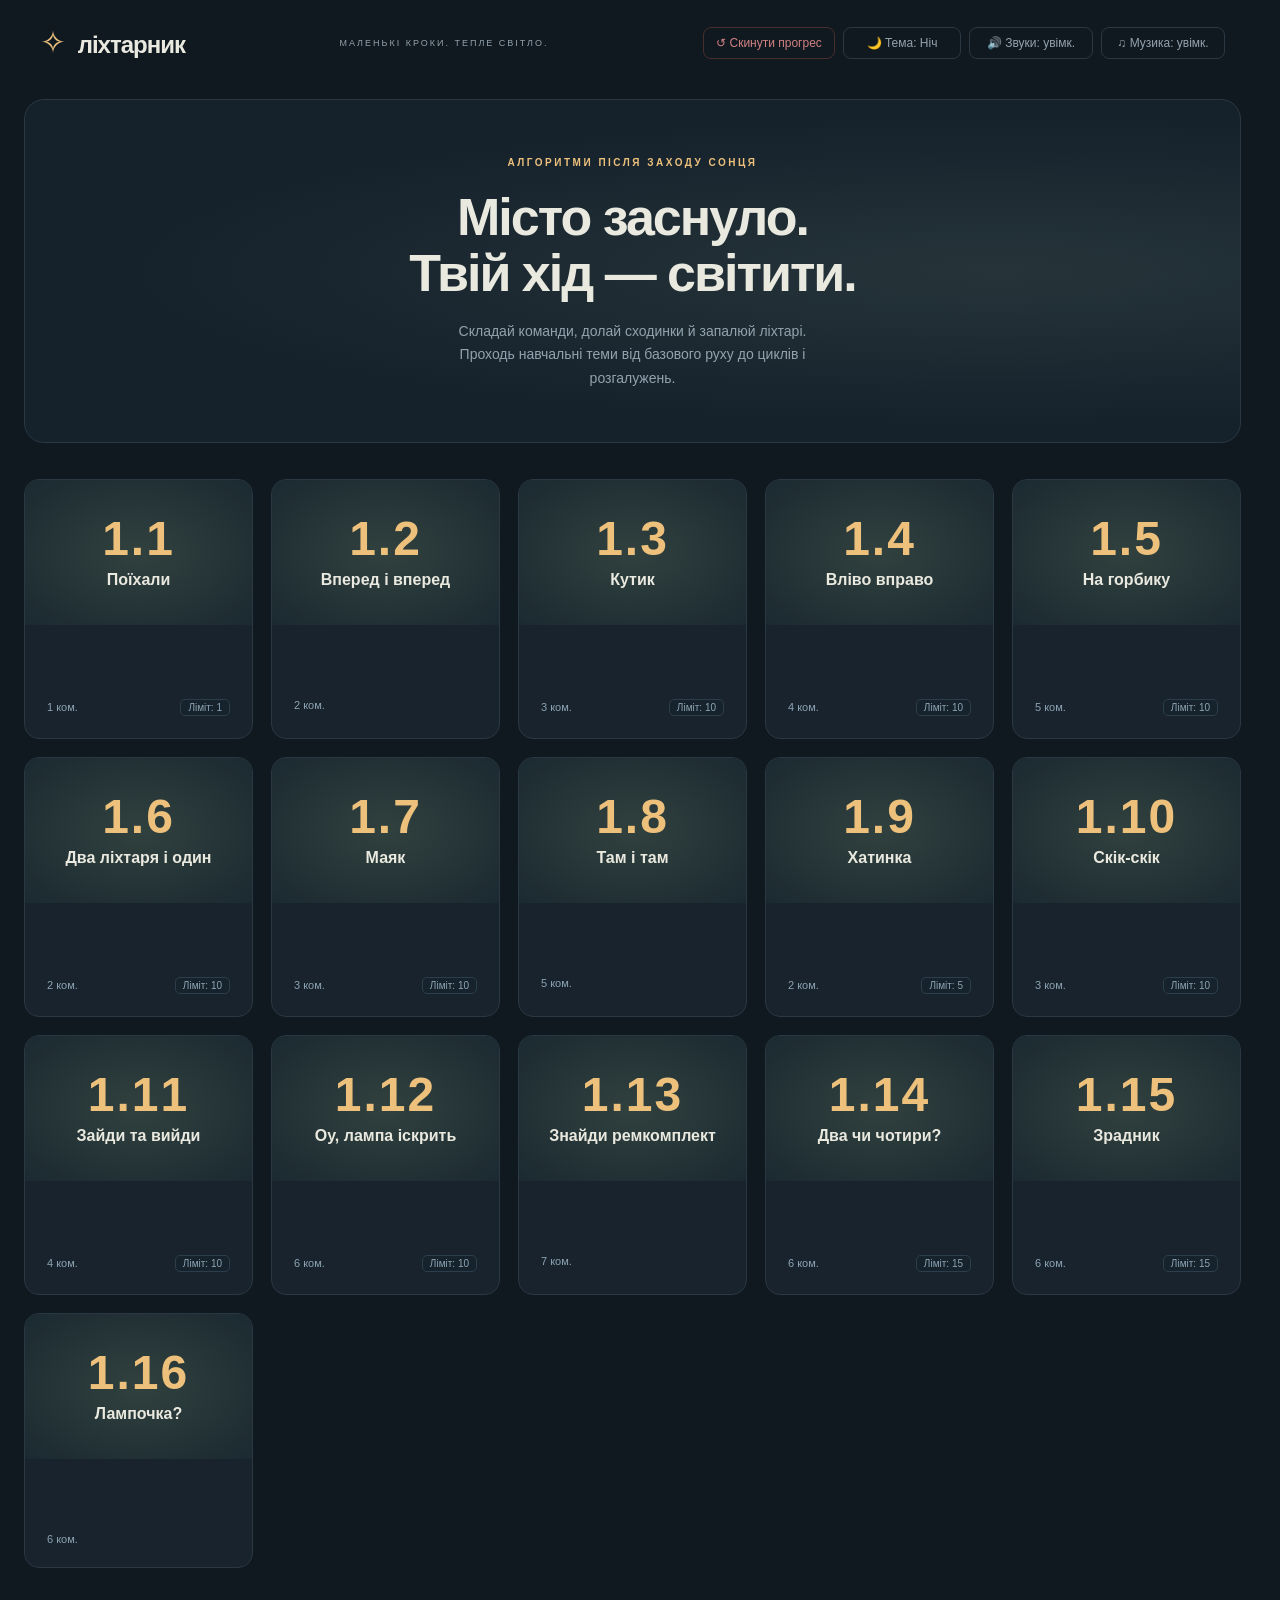
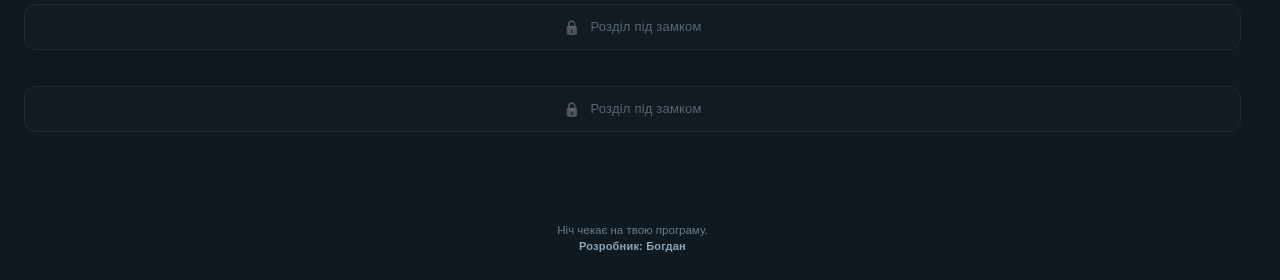
==== index.html @ 10506745 "first commit" ====
<!doctype html>
<html lang="uk">
<head>
  <meta charset="utf-8">
  <meta name="viewport" content="width=device-width,initial-scale=1">
  <meta name="theme-color" content="#101820">
  <title>Ліхтарник — запали ніч</title>
  <link rel="stylesheet" href="style.css">
  <link rel="stylesheet" href="home.css">
  <link rel="stylesheet" href="blocks.css">
  <link rel="stylesheet" href="game.css">
</head>
<body>
  <header>
    <a class="brand" href="./"><span class="brand-icon">✧</span> ліхтарник</a>
    <span class="header-note">МАЛЕНЬКІ КРОКИ. ТЕПЛЕ СВІТЛО.</span>
    <div class="header-audio">
      <button id="reset-progress" class="quiet btn-reset-progress" aria-label="Скинути прогрес гри" title="Скинути весь прогрес проходження гри">↺ Скинути прогрес</button>
      <button id="theme" class="quiet" aria-label="Тема оформлення">🌙 Тема: Ніч</button>
      <button id="sound" class="quiet" aria-pressed="true">🔊 Звуки: увімк.</button>
      <button id="music" class="quiet" aria-pressed="true">♫ Музика: увімк.</button>
    </div>
  </header>

  <main id="app">
    <p class="loading">Запалюємо зорі…</p>
  </main>

  <footer>Ніч чекає на твою програму.</footer>
  <script type="module" src="app.js"></script>
</body>
</html>
---- style.css ----
:root{font-family:Inter,"Segoe UI",Arial,sans-serif;color:#e9e9df;background:#101820;font-synthesis:none;color-scheme:dark;--muted:#93a3ae;--gold:#edc17c;--line:#2a3843;--panel:#18232d}html{scrollbar-gutter:stable}*{box-sizing:border-box}body{margin:0;min-height:100vh;display:flex;flex-direction:column}button,input,select,textarea{font:inherit}button,a,input,select,textarea{touch-action:manipulation}button{cursor:pointer}a{color:inherit;text-decoration:none}button{color:inherit;border:1px solid var(--line);background:#21303a;padding:11px 15px;border-radius:9px;font-size:13px}button:hover{background:#30414b}button:disabled{opacity:.4;cursor:default}button:focus-visible,a:focus-visible,input:focus-visible,select:focus-visible,textarea:focus-visible{outline:2px solid var(--gold);outline-offset:3px}header{width:100%;max-width:1440px;margin:0 auto;padding:24px 40px;display:flex;align-items:center;gap:24px;box-sizing:border-box}.brand{font-size:24px;font-weight:700;letter-spacing:-1px}.brand-icon{color:var(--gold);font-size:31px;margin-right:7px}.header-note{font-size:9px;letter-spacing:2px;color:var(--muted);margin-left:auto}.quiet{background:transparent;color:var(--muted)}main{flex:1;width:100%;max-width:1360px;margin:14px auto;padding:0 24px;box-sizing:border-box}footer{margin-top:auto;color:#687d8b;text-align:center;font-size:11px;padding:28px}h1,h2,h3,p{margin-top:0}h1{font-size:52px;line-height:1.08;letter-spacing:-2px;font-weight:650}h2{font-size:27px;letter-spacing:-.7px}h3{font-size:18px}p{line-height:1.65;color:var(--muted);font-size:14px}.eyebrow{font-size:10px;letter-spacing:2.5px;color:var(--gold);font-weight:650}.hero{display:grid;grid-template-columns:1fr 1fr;min-height:340px;align-items:center;border:1px solid var(--line);border-radius:20px;overflow:hidden;background:radial-gradient(ellipse at 80% 50%,#26343a,#15212b 65%);margin-bottom:36px}.hero-copy{padding:42px}.hero h1{margin:19px 0}.hero p{max-width:390px;margin:0}.hero-art{height:340px;position:relative}.section-top{display:flex;align-items:center;justify-content:space-between;gap:16px;margin:24px 0 18px}.section-top h2{margin:0}.section-top span{font-size:12px;color:var(--muted)}.level-grid{display:grid;grid-template-columns:repeat(3,1fr);gap:18px}.level-card{background:var(--panel);border:1px solid var(--line);border-radius:15px;overflow:hidden;transition:transform .2s,border-color .2s}.level-card:hover{transform:translateY(-3px);border-color:#a88d63}.card-art{height:145px;display:flex;align-items:center;justify-content:center;background:radial-gradient(ellipse,#31413e,#1b2931);position:relative}.mini-map{display:grid;gap:4px;transform:rotateX(48deg) rotateZ(-38deg);width:105px;height:105px}.mini-cell{background:#51656b;border-radius:2px;border-bottom:3px solid #30434b}.mini-cell.lamp{background:#e6bc72;box-shadow:0 0 15px #e6bc7266}.mini-cell.tree{background:#264d41}.mini-cell.hole{opacity:0}.badge{position:absolute;top:14px;left:16px;font-size:10px;color:#d4bd91;letter-spacing:1px}.completed{position:absolute;right:14px;top:14px;font-size:10px;color:#a3d2ac}.card-body{padding:22px}.card-body h3{margin-bottom:8px}.card-body p{font-size:12px;min-height:40px}.card-bottom{display:flex;justify-content:space-between;align-items:center;color:var(--gold);font-size:12px}.card-bottom span:first-child{color:var(--muted);font-size:10px}.game-top{display:flex;justify-content:space-between;align-items:center;margin:8px 0 20px;gap:12px}.back{color:var(--muted);font-size:13px}.game-layout{display:grid;grid-template-columns:minmax(0,1fr) 350px;gap:18px}.world{border:1px solid var(--line);border-radius:18px;overflow:hidden;background:#14212b;min-width:0;display:flex;flex-direction:column}.world-heading{padding:27px 30px 0}.world-heading h2{margin:10px 0}.world-heading p{margin-bottom:0}.scene{min-height:440px;position:relative;flex:1}.scene canvas,.hero-art canvas{display:block;width:100%;height:100%;position:absolute;inset:0}.world-bottom{display:flex;align-items:center;justify-content:space-between;gap:12px;padding:18px 27px;font-size:12px;color:var(--muted)}.lamp-count{color:var(--gold)}aside,.panel{border:1px solid var(--line);border-radius:18px;background:var(--panel);padding:24px}.section-label{display:flex;justify-content:space-between;align-items:center;font-size:14px;font-weight:600}.help{font-size:11px;margin:8px 0 15px}.palette{display:grid;grid-template-columns:1fr 1fr;gap:7px;margin-bottom:25px}.command{display:flex;align-items:center;gap:8px;padding:10px 9px;text-align:left;background:#23343e;font-size:11px}.command .icon{font-size:20px;color:var(--gold);width:20px;text-align:center}.count{font-size:11px;font-weight:400;color:var(--muted)}.program{min-height:170px;max-height:400px;overflow:auto;border:1px dashed #46535a;border-radius:10px;padding:9px;background:#121d26;margin-top:12px}.program:empty:before,.loop-body:empty:before{content:'Перетягни команду сюди';display:block;text-align:center;font-size:11px;color:#788e9d;padding:35px 4px}.block{border:1px solid #38505a;border-radius:7px;background:#243640;margin:5px 0;padding:7px;font-size:12px}.block-head{display:flex;align-items:center;gap:8px;cursor:grab}.block-head>span:first-child{color:var(--gold);font-size:18px}.block-head button{margin-left:auto;background:transparent;border:0;padding:0 4px;font-size:18px;color:#9aaeb8}.block select{width:51px;padding:3px}.block.active{border-color:var(--gold);box-shadow:0 0 0 1px var(--gold)}.loop{background:#2f3040;border-color:#57516a}.loop-body{min-height:65px;margin:8px 0 0 10px;padding:4px 6px;border-left:2px solid #9480b2}.loop-body.selected{background:#414151;outline:1px dashed #9480b2}.loop-hint{font-size:10px;color:#b5a7ca;display:block;padding-top:7px;cursor:pointer}.controls{display:flex;gap:8px;margin-top:18px}.primary{background:var(--gold);border-color:var(--gold);color:#292821;font-weight:650}.primary:hover{background:#f6d69d}#run{flex:1}.status{padding:12px 0 0;font-size:12px;min-height:55px;margin:0}.status.error{color:#efa29a}.status.success{color:#b1d9a0}.win{padding:18px;border:1px solid #6e8b5b;border-radius:10px;background:#26372f;margin-top:15px}.win p{color:#c4dab7;margin:0 0 12px}.rules{margin-top:16px;color:var(--muted);font-size:11px;line-height:1.8}.rules summary{cursor:pointer;color:#c6d2d8}.loading{padding:60px;text-align:center}.admin-layout{display:grid;grid-template-columns:300px 1fr;gap:18px}.admin-title{margin-bottom:24px}.admin-title h1{font-size:32px;margin-bottom:8px}.admin-fields{display:flex;flex-direction:column;gap:14px}.field{display:flex;flex-direction:column;gap:7px;font-size:12px;color:#aebbc4}input,select,textarea{background:#111d26;border:1px solid #3a4c58;border-radius:7px;padding:9px;color:#e4e8e7;min-width:0}textarea{resize:vertical;min-height:65px}.two-fields{display:grid;grid-template-columns:1fr 1fr;gap:10px}.check-list{display:grid;gap:9px;margin-top:8px}.check-list label{font-size:12px;color:#c1ccd2;display:flex;align-items:center;gap:8px}input[type=checkbox]{accent-color:#edc17c}.toolbar{display:flex;gap:7px;flex-wrap:wrap;margin-bottom:16px}.toolbar button.selected{border-color:var(--gold);background:#4a4236;color:#ffe1a7}.edit-grid{display:grid;gap:5px;max-width:580px;margin:20px auto;user-select:none;touch-action:none}.edit-cell{padding:0;aspect-ratio:1;min-width:0;border-radius:6px;border:1px solid #566b78;background:#304754;display:flex;flex-direction:column;align-items:center;justify-content:center;gap:2px;font-size:clamp(10px,2vw,18px)}.edit-cell small{font-size:10px;color:#a5b8c3}.edit-cell.hole{background:#101922;border:1px dashed #34424c;color:#52636e}.editor-main{min-width:0}.editor-main .scene{height:490px;min-height:300px}.admin-actions{display:flex;gap:8px;flex-wrap:wrap;margin-top:20px}.notice{font-size:12px;padding:12px 16px;background:#24343f;border-radius:9px;color:#bed0dc;margin-bottom:20px}.dirty{color:var(--gold);font-size:11px}.editor-legend{font-size:11px;line-height:1.8;color:var(--muted)}[hidden]{display:none!important}@media(min-width:1500px){.scene{min-height:540px}}@media(max-width:1000px){.game-layout{grid-template-columns:minmax(0,1fr) 310px}.hero h1{font-size:42px}.level-grid{grid-template-columns:repeat(2,1fr)}.header-note{display:none}}@media(max-width:740px){header{padding:20px;gap:10px}.brand{font-size:20px}main{padding:0 14px}.hero{grid-template-columns:1fr}.hero-copy{padding:28px}.hero h1{font-size:38px}.hero-art{height:240px}.game-layout,.admin-layout{grid-template-columns:1fr}.scene{min-height:340px}.world-heading{padding:22px 22px 0}.level-grid{grid-template-columns:1fr 1fr;gap:10px}.card-body{padding:15px}.card-art{height:125px}.card-body h3{font-size:16px}.card-body p{min-height:65px}.admin-layout>.panel{order:0}.program{max-height:none}.game-top{flex-wrap:wrap}.editor-main .scene{height:340px}.header-note{display:none}}@media(prefers-reduced-motion:reduce){*{scroll-behavior:auto!important;transition:none!important}}

/* Game: scene above a horizontal command workbench. */
.game-layout{grid-template-columns:minmax(0,1fr);gap:16px}.game-layout .world-heading{padding:20px 26px 0}.game-layout .world-heading h2{margin:7px 0}.game-layout .scene{min-height:280px;height:clamp(280px,38vh,430px);flex:none}.game-layout .world-bottom{padding:12px 26px}.program-panel{min-width:0;padding:22px 26px}.program-panel .palette{display:flex;gap:9px;overflow-x:auto;padding:3px 2px 12px;margin:0 0 15px}.program-panel .command{flex:0 0 auto;padding:12px 15px;gap:10px;min-height:48px;cursor:grab;font-size:12px;border-color:#3b505c;border-bottom-width:3px}.program-panel .command:active{cursor:grabbing}.command-grip{color:#718996;font-size:17px;margin-left:8px}.program-panel .program{display:flex;flex-wrap:wrap;align-content:flex-start;align-items:flex-start;gap:10px;padding:16px;min-height:125px;max-height:none;overflow:visible;border:1px dashed #4b6371;background:linear-gradient(135deg,#111e28,#16242d);transition:border-color .15s,background .15s}.program-panel .program:empty:before{content:'＋ Перетягни сюди першу команду';width:100%;padding:31px 5px;color:#819bab;font-size:12px}.program-panel .block{flex:0 0 auto;margin:0;min-width:145px;max-width:100%;padding:11px;border-radius:9px;box-shadow:0 3px 0 #0d1921;border-color:#415d6a}.program-panel .block-head{gap:10px;min-height:25px;white-space:nowrap}.block-number{font-size:9px;color:#829aa6;margin-left:6px}.program-panel .block-head button{margin-left:4px;width:20px}.program-panel .loop{min-width:310px;max-width:100%;flex:0 1 auto;padding:12px;background:#292d3d;border-color:#655d82}.program-panel .loop>.block-head{gap:9px}.program-panel .loop>.block-head select{margin-left:auto}.program-panel .loop-body{display:flex;flex-wrap:wrap;align-items:flex-start;align-content:flex-start;gap:8px;margin:10px 0 0;padding:12px;min-height:84px;min-width:280px;max-width:650px;border:1px dashed #70628c;border-radius:8px;background:#171f2d}.program-panel .loop-body:empty:before{width:100%;padding:19px 10px;content:'＋ Команди всередині циклу';color:#aaa0bd}.program-panel .loop-body .block{min-width:130px;font-size:11px;padding:8px}.program-panel .loop-hint{padding:8px 0 0;font-size:10px;border:0}.program-panel .controls{justify-content:flex-end;margin-top:12px}.program-panel #run{flex:0 1 180px}.program-panel .status{min-height:36px}.program-panel .rules{margin-top:8px}.drag-source{opacity:.35!important}.program.receiving{border-color:#cba46a;background:#1e2c31}.program-panel .drop-target{border-color:#f0c77e;box-shadow:inset 0 0 0 1px #edc17c33}.insertion-preview{display:flex;flex:0 0 auto;align-items:center;gap:10px;min-width:165px;max-width:100%;min-height:49px;padding:9px 13px;background:#edc17c18;border:2px dashed #edc17c;border-radius:9px;color:#f4d49f;pointer-events:none;box-shadow:0 0 18px #edc17c0c;font-size:12px}.insertion-preview small{display:block;font-size:9px;color:#bfa77f;margin-top:3px}.preview-icon{font-size:22px}.insertion-preview.loop-preview{min-width:250px;min-height:100px;border-color:#b4a1d8;background:#b4a1d818;color:#d3c3f0}.program-panel .block.active{border-color:var(--gold);box-shadow:0 0 0 2px #edc17c55,0 3px 0 #0d1921}@media(max-width:740px){.program-panel{padding:17px}.program-panel .palette{margin-bottom:12px}.program-panel .command{padding:10px;font-size:11px}.program-panel .program{padding:11px;gap:8px}.program-panel .block{min-width:125px;font-size:11px;padding:8px}.program-panel .block-head{gap:6px}.program-panel .loop{min-width:0;width:100%}.program-panel .loop-body{min-width:0;width:100%;padding:8px}.game-layout .scene{min-height:260px;height:300px}.game-layout .world-bottom{font-size:10px;gap:8px}.program-panel .insertion-preview{min-width:135px}.program-panel .loop-body .block{min-width:0}.program-panel .controls{justify-content:stretch}.program-panel #run{flex:1}}
.program-panel .command,.program-panel .block-head{touch-action:none;user-select:none}.drag-floating{position:fixed;top:0;left:0;z-index:1000;display:flex;align-items:center;gap:10px;padding:13px 17px;border-radius:10px;background:#314651;border:1px solid #f0cb83;color:#fff0cf;box-shadow:0 10px 30px #0007;pointer-events:none;font-size:12px;will-change:transform}.drag-floating>span{font-size:22px;color:#edc17c}.drag-floating.invalid{opacity:.55}.program-panel .command:disabled{cursor:default}

/* Light Theme support */
html[data-theme="light"], [data-theme="light"] {
  color-scheme: light;
  background: #f8f9fa;
  --muted: #596a77;
  --gold: #df9825;
  --line: #e2e6ea;
  --panel: #ffffff;
}

[data-theme="light"] body {
  background: #f8f9fa;
  color: #172633;
}

[data-theme="light"] footer {
  color: #7b8e9d;
  background: transparent;
}
footer {
  display: flex;
  flex-direction: column;
  align-items: center;
  gap: 4px;
}
.footer-quote {
  font-size: 11.5px;
}
.footer-developer {
  font-size: 11px;
  color: #8da5b6;
  font-weight: 550;
  letter-spacing: 0.2px;
}
[data-theme="light"] .footer-developer {
  color: #4a6374;
}

[data-theme="light"] button {
  background: #f1f3f5;
  border-color: #dce0e5;
  color: #1a2d3b;
}

[data-theme="light"] button:hover {
  background: #e6eaee;
}

[data-theme="light"] button.quiet {
  background: transparent;
  color: #596a77;
}

[data-theme="light"] button.quiet:hover {
  background: rgba(0, 0, 0, 0.05);
  color: #172633;
}

[data-theme="light"] .hero {
  background: linear-gradient(135deg, #ffffff 0%, #f4f6f8 100%);
  border-color: #e2e6ea;
  box-shadow: 0 4px 20px rgba(0, 0, 0, 0.05);
}

[data-theme="light"] .level-card {
  background: #ffffff;
  border-color: #e0e4e8;
  box-shadow: 0 4px 18px rgba(0, 0, 0, 0.05);
}

[data-theme="light"] .level-card:hover {
  border-color: #df9825;
}

[data-theme="light"] .card-art {
  background: radial-gradient(ellipse, #fafafa, #eaecef);
}

[data-theme="light"] .world {
  background: #eef2f5;
  border-color: #d8e1e8;
  box-shadow: 0 4px 18px rgba(0, 0, 0, 0.06);
}

[data-theme="light"] .scene {
  background: #eef2f5;
}

[data-theme="light"] .world-bottom {
  color: #1c3547;
  background: transparent;
}

[data-theme="light"] aside,
[data-theme="light"] .panel {
  background: #ffffff;
  border-color: #e2e6ea;
  box-shadow: 0 4px 20px rgba(0, 0, 0, 0.05);
}

[data-theme="light"] .program-panel .program {
  background: linear-gradient(135deg, #fafbfc, #f1f3f5);
  border-color: #dce0e5;
}

[data-theme="light"] .program-panel .program:empty:before {
  color: #6d8697;
}

[data-theme="light"] .program-panel .command {
  background: #ffffff;
  border-color: #dce0e5;
  color: #182d3c;
}

[data-theme="light"] .program-panel .command:hover {
  background: #f3f5f7;
}

[data-theme="light"] .program-panel .block {
  background: #ffffff;
  border-color: #dce0e5;
  box-shadow: 0 2px 0 #dce0e5;
  color: #172633;
}

[data-theme="light"] .program-panel .loop {
  background: #faf8fd;
  border-color: #d2c8e3;
}

[data-theme="light"] .program-panel .loop-body {
  background: #ffffff;
  border-color: #d2c8e3;
}

[data-theme="light"] .program-panel .loop-body:empty:before {
  color: #8c7fa6;
}

[data-theme="light"] .status {
  color: #1e293b;
  font-size: 13px;
}

[data-theme="light"] .status.success {
  color: #15803d;
  font-weight: 700;
}

[data-theme="light"] .status.error {
  color: #dc2626;
  font-weight: 700;
}

[data-theme="light"] .win {
  background: transparent;
  border: none;
  box-shadow: none;
  padding: 0;
}
---- home.css ----
.hero {
  display: block;
  min-height: 0;
}

.hero-copy {
  padding: 52px;
  text-align: center;
}

.hero-copy p {
  margin-right: auto;
  margin-left: auto;
}

.home-level-grid {
  grid-template-columns: repeat(5, minmax(0, 1fr));
}

.home-level-grid .card-art {
  flex-direction: column;
  gap: 8px;
}

.home-level-grid .card-body {
  text-align: center;
}

.level-number {
  color: var(--gold);
  font-size: 48px;
  font-weight: 650;
  letter-spacing: 2px;
  line-height: 1;
}

.level-name {
  font-size: 16px;
  font-weight: 600;
  text-align: center;
}

@media (max-width: 740px) {
  .hero-copy {
    padding: 28px;
  }

  .home-level-grid {
    grid-template-columns: repeat(2, minmax(0, 1fr));
  }
}

@media (max-width: 480px) {
  .home-level-grid {
    grid-template-columns: 1fr;
  }
}

/* Completed level card styling */
.level-card.completed-card {
  border-color: #10b981;
  background: linear-gradient(180deg, #132720 0%, #0f1c17 100%);
  box-shadow: 0 4px 22px rgba(16, 185, 129, 0.18);
}

.level-card.completed-card:hover {
  border-color: #34d399;
  transform: translateY(-4px);
  box-shadow: 0 8px 30px rgba(16, 185, 129, 0.32);
}

.level-card.completed-card .card-art {
  background: radial-gradient(ellipse at 50% 35%, #1b4536, #10241d);
}

.level-card.completed-card .level-number {
  color: #34d399;
  text-shadow: 0 0 24px rgba(52, 211, 153, 0.45);
}

.level-card.completed-card .level-name {
  color: #f0fdf4;
}

.completed-badge {
  position: absolute;
  top: 12px;
  right: 12px;
  display: inline-flex;
  align-items: center;
  gap: 5px;
  font-size: 11px;
  font-weight: 700;
  letter-spacing: 0.3px;
  padding: 3px 10px;
  border-radius: 999px;
  background: linear-gradient(135deg, rgba(16, 185, 129, 0.28), rgba(5, 150, 105, 0.42));
  border: 1px solid rgba(52, 211, 153, 0.6);
  color: #a7f3d0;
  box-shadow: 0 2px 10px rgba(16, 185, 129, 0.25);
}

.completed-badge .badge-icon {
  font-weight: 900;
  font-size: 12px;
}

/* Locked category - simple, quiet, all-gray, no theme names */
.category-section.locked {
  background: #141b21;
  border: 1px solid #23313d;
  border-radius: 12px;
  padding: 14px 20px;
  box-shadow: none;
  opacity: 0.75;
}

.category-locked-simple {
  display: flex;
  align-items: center;
  justify-content: center;
  gap: 10px;
  color: #6d8091;
  font-size: 13px;
  font-weight: 500;
  letter-spacing: 0.2px;
  user-select: none;
}

.category-locked-simple .locked-icon {
  font-size: 14px;
  filter: grayscale(1) opacity(0.55);
}

/* Category module section */
.categories-container {
  display: flex;
  flex-direction: column;
  gap: 36px;
  margin-bottom: 50px;
}

.category-section {
  background: transparent;
  border: none;
  border-radius: 0;
  padding: 0;
  box-shadow: none;
}

.category-header {
  display: flex;
  justify-content: space-between;
  align-items: flex-start;
  flex-wrap: wrap;
  gap: 16px;
  margin-bottom: 20px;
  padding-bottom: 18px;
  border-bottom: 1px solid #22323e;
}

.category-info {
  flex: 1 1 500px;
}

.category-badge-line {
  display: flex;
  align-items: center;
  gap: 8px;
  margin-bottom: 8px;
}

.category-badge {
  font-size: 10.5px;
  font-weight: 700;
  letter-spacing: 1.2px;
  text-transform: uppercase;
  color: var(--gold);
  background: rgba(237, 193, 124, 0.12);
  border: 1px solid rgba(237, 193, 124, 0.3);
  padding: 3px 9px;
  border-radius: 14px;
}

.category-done-badge {
  font-size: 10.5px;
  font-weight: 650;
  color: #92e0ab;
  background: rgba(82, 183, 120, 0.15);
  border: 1px solid rgba(82, 183, 120, 0.35);
  padding: 3px 9px;
  border-radius: 14px;
}

.category-header h2 {
  margin: 0 0 6px;
  font-size: 22px;
  font-weight: 650;
  letter-spacing: -0.5px;
  color: #f0f4f7;
}

.category-desc {
  margin: 0 0 10px;
  font-size: 13px;
  color: var(--muted);
  line-height: 1.5;
}

.category-tools {
  display: flex;
  align-items: center;
  flex-wrap: wrap;
  gap: 6px;
  margin-top: 8px;
}

.category-tools-label {
  font-size: 11px;
  color: #7b909f;
  margin-right: 2px;
}

.category-tool-tag {
  display: inline-flex;
  align-items: center;
  justify-content: center;
  min-width: 26px;
  height: 26px;
  padding: 0 7px;
  border-radius: 6px;
  background: #17242e;
  border: 1px solid #334756;
  color: var(--gold);
  font-size: 13px;
  font-weight: 600;
}

.category-meta {
  display: flex;
  align-items: center;
}

.category-progress {
  font-size: 12px;
  font-weight: 600;
  padding: 6px 14px;
  border-radius: 10px;
  background: #16222b;
  border: 1px solid #2f4352;
  color: #a2b7c4;
  white-space: nowrap;
}

.category-progress.complete {
  background: rgba(38, 70, 53, 0.4);
  border-color: #3b664d;
  color: #92e0ab;
}

.card-limit {
  display: inline-block;
  margin-top: 8px;
  font-size: 10px;
  color: #8da4b3;
  background: #16232c;
  border: 1px solid #2c3e4c;
  padding: 2px 7px;
  border-radius: 5px;
}

.header-audio {
  display: flex;
  align-items: center;
  gap: 8px;
  margin-left: auto;
  flex-shrink: 0;
}

.header-audio button {
  white-space: nowrap;
  font-size: 12px;
  padding: 8px 12px;
  border-radius: 8px;
  display: inline-flex;
  align-items: center;
  justify-content: center;
  text-align: center;
  box-sizing: border-box;
  transition: background-color 0.15s ease, border-color 0.15s ease, color 0.15s ease;
}

#theme {
  min-width: 118px;
}

#sound {
  min-width: 124px;
}

#music {
  min-width: 124px;
}

#reset-progress {
  min-width: 132px;
  color: #d18282;
  border-color: #4a2d2d;
}

#reset-progress:hover {
  background: #391e23;
  border-color: #ef4444;
  color: #fca5a5;
}

.header-audio button:hover {
  background: #243542;
  color: #fff;
}

@media (max-width: 740px) {
  .header-audio {
    gap: 6px;
  }
  .header-audio button {
    font-size: 11px;
    padding: 6px 8px;
  }
  #theme {
    min-width: 104px;
  }
  #sound {
    min-width: 108px;
  }
  #music {
    min-width: 108px;
  }
}

/* Light Theme completed cards & locked sections */
[data-theme="light"] .level-card.completed-card {
  border-color: #10b981;
  background: linear-gradient(180deg, #ffffff 0%, #f0fdf4 100%);
  box-shadow: 0 4px 20px rgba(16, 185, 129, 0.15);
}

[data-theme="light"] .level-card.completed-card:hover {
  border-color: #059669;
  box-shadow: 0 8px 30px rgba(16, 185, 129, 0.24);
}

[data-theme="light"] .level-card.completed-card .card-art {
  background: radial-gradient(ellipse at 50% 35%, #ecfdf5, #d1fae5);
}

[data-theme="light"] .level-card.completed-card .level-number {
  color: #059669;
  text-shadow: none;
}

[data-theme="light"] .level-card.completed-card .level-name {
  color: #064e3b;
}

[data-theme="light"] .completed-badge {
  background: #dcfce7;
  border-color: #86efac;
  color: #15803d;
  box-shadow: 0 2px 8px rgba(16, 185, 129, 0.15);
}

[data-theme="light"] .category-section.locked {
  background: #eef2f5;
  border: 1px solid #d8e1e8;
  border-radius: 12px;
  padding: 14px 20px;
  box-shadow: none;
  opacity: 0.85;
}

[data-theme="light"] .category-locked-simple {
  color: #7b8e9d;
}

[data-theme="light"] .category-locked-simple .locked-icon {
  filter: grayscale(1) opacity(0.5);
}

[data-theme="light"] .category-section:not(.locked) {
  border: none;
  background: transparent;
  box-shadow: none;
}

[data-theme="light"] .category-tool-tag {
  background: #f4f5f7;
  border-color: #dce0e5;
  color: #263c4c;
}

[data-theme="light"] .category-progress {
  background: #f4f5f7;
  border-color: #dce0e5;
  color: #4a6171;
}

[data-theme="light"] .card-limit {
  background: #f4f5f7;
  border-color: #dce0e5;
  color: #4f6677;
}

[data-theme="light"] .header-audio button:hover {
  background: #e9ecef;
  color: #172633;
}

[data-theme="light"] #reset-progress {
  color: #dc2626;
  border-color: #fecaca;
}

[data-theme="light"] #reset-progress:hover {
  background: #fee2e2;
  border-color: #ef4444;
  color: #b91c1c;
}

@media (max-width: 740px) {
  header {
    flex-wrap: wrap;
    padding: 14px;
    gap: 10px;
  }

  header .brand { flex: 1 1 100%; }

  .header-audio {
    width: 100%;
    margin: 0;
    display: grid;
    grid-template-columns: repeat(2, minmax(0, 1fr));
    gap: 8px;
  }

  .header-audio button,
  #theme, #sound, #music, #reset-progress {
    min-width: 0;
    width: 100%;
    min-height: 44px;
    white-space: normal;
  }

  #theme { order: 1; }
  #sound { order: 2; }
  #music { order: 3; }
  #reset-progress { order: 4; }

  .hero-copy { padding: 26px 20px; }
  .hero h1 { font-size: clamp(28px, 7vw, 38px); }
  .categories-container { gap: 22px; margin-bottom: 28px; }
}

@media (max-width: 480px) {
  .home-level-grid { grid-template-columns: minmax(0, 1fr); }

  .home-level-grid .level-card {
    display: grid;
    grid-template-columns: 92px minmax(0, 1fr);
    min-height: 112px;
  }

  .home-level-grid .card-art {
    height: auto;
    min-height: 112px;
    padding: 8px 4px;
  }

  .home-level-grid .level-number { font-size: 34px; }
  .home-level-grid .level-name { font-size: 12px; overflow-wrap: anywhere; }

  .home-level-grid .card-body {
    padding: 12px;
    text-align: left;
    min-width: 0;
  }

  .home-level-grid .card-body p {
    min-height: 0;
    margin-bottom: 8px;
    display: -webkit-box;
    -webkit-box-orient: vertical;
    -webkit-line-clamp: 2;
    overflow: hidden;
  }

  .home-level-grid .completed-badge {
    position: static;
    font-size: 9px;
    padding: 2px 5px;
  }
}
---- blocks.css ----
/* Blocks & Program Editor Design System */

.program-panel .command-label,
.program-panel .block-head .command-label,
.program-panel .advanced-block>.block-head>.command-label {
  display: none !important;
}

.program-panel .command {
  width: 44px;
  height: 44px;
  min-width: 44px;
  min-height: 44px;
  display: inline-flex;
  align-items: center;
  justify-content: center;
  padding: 0;
  border-radius: 9px;
  box-sizing: border-box;
}

.program-panel .palette {
  display: flex;
  flex-direction: row;
  flex-wrap: wrap;
  gap: 8px;
  padding-bottom: 8px;
  margin-bottom: 10px;
  overflow: visible;
}

.available-commands {
  margin-top: 14px;
}

.program-panel .program,
.program-panel .loop-body {
  flex-direction: column;
  flex-wrap: nowrap;
  align-items: stretch;
}

.program-panel .program {
  gap: 6px;
  padding: 10px;
  min-height: calc(5 * 48px + 4 * 6px + 22px);
  box-sizing: border-box;
}

.program-panel .block-head {
  min-height: 22px;
  position: relative;
  justify-content: flex-start;
}

.program-panel .block-head .icon {
  margin: 0;
  color: var(--gold);
  font-size: 19px;
}

.program-panel .block-head .block-number {
  position: absolute;
  left: 34px;
  margin-left: 0;
}

.program-panel .block-remove {
  width: 18px;
  min-width: 18px;
  height: 18px;
  margin-left: auto;
  padding: 0;
  border: 0;
  background: transparent;
  color: #e78682;
  font-size: 16px;
  line-height: 16px;
}

.program-panel .block-head .block-remove {
  position: absolute;
  right: 0;
  margin-left: 0;
}

.program-panel .loop-times {
  display: inline-flex;
  align-items: center;
  gap: 4px;
  position: absolute;
  left: 50%;
  right: auto;
  transform: translateX(-50%);
}

.program-panel .loop-times>span {
  min-width: 28px;
  color: #e5d6ff;
  text-align: center;
}

.program-panel .loop-times button {
  width: 20px;
  min-width: 20px;
  height: 20px;
  padding: 0;
  border: 1px solid #6d6280;
  color: #d9c8f7;
  font-size: 14px;
  line-height: 18px;
}

.program-panel .block-remove:hover {
  color: #ffaaa3;
  background: #542d32;
}

.program-panel .block {
  width: 100%;
  padding: 8px;
}

.program-panel .program:not(:empty)::after {
  content: 'Поклади';
  display: flex;
  flex: 0 0 48px;
  align-items: center;
  justify-content: center;
  border: 1px dashed #4b6371;
  border-radius: 8px;
  color: #819bab;
  font-size: 12px;
}

.program-panel .loop-body {
  margin-left: 14px;
  min-width: 0;
  gap: 10px;
  padding: 8px;
}

.program-panel .loop-body:empty::before {
  display: block;
  width: 100%;
  padding: 12px 4px;
  color: #819bab;
  content: 'Поклади';
  text-align: center;
}

.program-panel .program:empty::before {
  content: 'Поклади';
}

.program-panel .command .icon {
  color: var(--gold);
  font-size: 19px;
}

.program-panel .icon svg,
.program-panel .command svg,
.program-panel .block svg,
.program-panel .block-head svg,
.drag-floating svg,
.insertion-preview svg {
  display: block;
  width: 26px;
  height: 26px;
  flex-shrink: 0;
}

.program-panel .command {
  border-color: color-mix(in srgb, var(--command-color) 52%, #263944);
  background: color-mix(in srgb, var(--command-color) 16%, #1b2b35);
}

.program-panel .command:hover {
  background: color-mix(in srgb, var(--command-color) 25%, #1b2b35);
}

.program-panel .command-forward,
.program-panel .block.command-forward {
  --command-color: #73c6bb;
}

.program-panel .command-left,
.program-panel .block.command-left {
  --command-color: #91b9ef;
}

.program-panel .command-right,
.program-panel .block.command-right {
  --command-color: #e69a9a;
}

.program-panel .command-jump,
.program-panel .block.command-jump {
  --command-color: #e7b36b;
}

.program-panel .command-light,
.program-panel .block.command-light {
  --command-color: #f0cf78;
}

.program-panel .command-loop,
.program-panel .block.command-loop {
  --command-color: #c5a2e8;
}

.program-panel .command-if,
.program-panel .block.command-if {
  --command-color: #e5ba77;
}

.program-panel .command-while,
.program-panel .block.command-while {
  --command-color: #c5a2e8;
}

.program-panel .command-call,
.program-panel .block.command-call {
  --command-color: #8abfee;
}

.program-panel .command-take,
.program-panel .block.command-take {
  --command-color: #ffd043;
}

.program-panel .command-fix,
.program-panel .block.command-fix {
  --command-color: #e09653;
}

.program-panel .command-grip {
  display: none;
}

/* Advanced block components */
.program-panel .advanced-block {
  min-width: 0 !important;
  max-width: 100%;
  background: linear-gradient(145deg, color-mix(in srgb, var(--command-color) 12%, #1b2832), #142028);
  border-color: color-mix(in srgb, var(--command-color) 38%, #364a59);
  border-left: 4.5px solid var(--command-color);
  border-radius: 10px;
  box-shadow: 0 3px 8px rgba(0, 0, 0, 0.3);
  padding: 10px;
}

.program-panel .advanced-block>.block-head {
  padding-right: 24px;
}

.program-panel .advanced-block>.block-head>.icon {
  width: 28px;
  height: 28px;
  border-radius: 7px;
  background: color-mix(in srgb, var(--command-color) 22%, transparent);
  display: flex;
  align-items: center;
  justify-content: center;
  color: var(--command-color);
}

.program-panel .advanced-block select,
.program-panel .advanced-block input {
  width: auto;
  min-width: 0;
  max-width: 100%;
  font-size: 11px;
  padding: 6px;
}

.program-panel .advanced-block>select {
  margin: 10px 0 0;
  width: 100%;
}

.program-panel .advanced-block .code-body {
  min-width: 0;
  margin: 8px 0 0;
  padding: 8px;
}

.if-header {
  display: flex;
  align-items: center;
  justify-content: space-between;
  flex-wrap: wrap;
  gap: 8px;
  margin: 7px 0 3px;
  padding: 6px 8px;
  border-radius: 8px;
  background: rgba(14, 22, 29, 0.7);
  border: 1px solid #334755;
}

.if-header .condition-editor {
  margin: 0;
  display: flex;
  align-items: center;
  gap: 6px;
  background: transparent;
  border: none;
  padding: 0;
}

.add-else-btn {
  font-size: 11px;
  font-weight: 600;
  padding: 4px 9px;
  min-height: 26px;
  background: #1d2c38;
  border: 1px solid #3a5062;
  color: #e5ba77;
  border-radius: 6px;
  cursor: pointer;
  white-space: nowrap;
  transition: all 0.15s ease;
}

.add-else-btn:hover {
  background: #2a3e4e;
  border-color: #e5ba77;
  box-shadow: 0 0 8px rgba(229, 186, 119, 0.3);
}

.else-section {
  margin-top: 9px;
  padding: 8px;
  border-radius: 8px;
  background: rgba(22, 28, 36, 0.4);
  border-top: 1.5px dashed #523f4c;
}

.else-section .code-body {
  border-left-color: #e69a9a;
}

.else-title {
  font-size: 11px;
  font-weight: 600;
  color: #e69a9a;
  display: flex;
  align-items: center;
  justify-content: space-between;
  margin-bottom: 5px;
}

.remove-else-btn {
  font-size: 9.5px;
  padding: 2px 8px;
  min-height: 22px;
  background: #362024;
  border: 1px solid #5d333a;
  color: #ffaaa3;
  border-radius: 4px;
  cursor: pointer;
  transition: all 0.15s ease;
}

.remove-else-btn:hover {
  background: #4d242a;
  border-color: #ff7e72;
}

.condition-editor {
  display: flex;
  align-items: center;
  flex-wrap: wrap;
  gap: 6px;
  padding: 5px 8px;
  border: 1px solid #4a5c6b;
  border-radius: 6px;
  background: #14232d;
  margin: 6px 0;
}

.condition-editor select {
  font-size: 11.5px;
  font-weight: 550;
  padding: 4px 8px;
  border-radius: 6px;
  background: #111e27;
  border: 1px solid #3c5466;
  color: #f5e2be;
  cursor: pointer;
}

.not-btn {
  font-size: 11px;
  font-weight: 700;
  padding: 4px 9px;
  min-height: 26px;
  border-radius: 6px;
  background: #1b2833;
  border: 1px solid #3d5161;
  color: #8ea2b0;
  cursor: pointer;
  transition: all 0.15s ease;
}

.not-btn.selected {
  background: #785426;
  border-color: #e5ba77;
  color: #ffe5b8;
  box-shadow: 0 0 8px rgba(229, 186, 119, 0.35);
}

.condition-editor .value-editor {
  display: flex;
  flex: 1 1 100%;
  flex-wrap: wrap;
  gap: 5px;
  align-items: center;
}

.value-editor>select {
  flex: 1;
}

.value-editor input {
  width: 75px !important;
}

.branch {
  margin-top: 8px;
}

.branch-title {
  font-size: 10px;
  color: #d7ba85;
  display: flex;
  align-items: center;
  justify-content: space-between;
  gap: 5px;
}

.branch-actions {
  display: flex;
  gap: 6px;
  margin-top: 10px;
}

.program-panel .body-caption {
  display: none !important;
}

.program-panel .code-body.selected {
  outline: 2px solid #ad98cf;
  outline-offset: 1px;
}

.program-panel .code-body:empty:before {
  font-size: 10.5px;
  content: 'Перетягни команду сюди';
  white-space: normal;
  text-align: center;
  display: block;
  padding: 8px 4px;
}

.code-library:empty {
  display: none;
}

.code-library {
  margin-top: 14px;
}

.library-section {
  border-top: 1px solid #3f535e;
  padding-top: 12px;
  margin-top: 12px;
}

.library-heading {
  display: flex;
  justify-content: space-between;
  gap: 8px;
  align-items: center;
  font-size: 11px;
  color: #abc3d1;
}

.library-heading button {
  font-size: 10px;
  padding: 6px 9px;
}

.function-card {
  background: #15232d;
  border: 1px solid #3e5462;
  border-radius: 8px;
  padding: 10px;
  margin-top: 9px;
}

.function-card>input {
  width: 65%;
  font-size: 11px;
}

.function-card>button {
  font-size: 9px;
  padding: 5px;
  margin: 4px 0;
}

.function-card .code-body {
  margin-left: 0 !important;
  min-width: 0 !important;
}

[data-theme="light"] .program-panel .block {
  background: #ffffff;
  border-color: #d1dde6;
  color: #1a2730;
}

[data-theme="light"] .program-panel .block-head button {
  color: #7b90a0;
}

[data-theme="light"] .program-panel .block-head button:hover {
  color: #2c3e50;
  background: #eef3f6;
}
---- game.css ----
@import './blocks.css';

body.in-game,
.game-top-bar,
.game-layout,
.game-layout * {
  -webkit-user-select: none;
  -moz-user-select: none;
  -ms-user-select: none;
  user-select: none;
  -webkit-touch-callout: none;
}

body.in-game input,
body.in-game textarea,
.game-layout input,
.game-layout textarea {
  -webkit-user-select: text;
  -moz-user-select: text;
  user-select: text;
}

body.in-game ::selection,
.game-top-bar ::selection,
.game-layout ::selection {
  background: transparent !important;
}

body.in-game input::selection,
body.in-game textarea::selection,
.game-layout input::selection,
.game-layout textarea::selection {
  background: rgba(237, 193, 124, 0.45) !important;
  color: inherit !important;
}

.game-layout {
  grid-template-columns: minmax(0, 1fr) 320px;
  align-items: start;
  gap: 16px;
}

.game-layout .world {
  position: relative;
  overflow: hidden;
  padding: 0;
}

.game-layout .scene {
  width: 100%;
  height: clamp(460px, 70vh, 760px);
  min-height: 460px;
}

.game-layout .world-heading {
  position: absolute;
  top: 0;
  left: 0;
  right: 0;
  z-index: 3;
  padding: 24px 26px 12px;
  pointer-events: none;
  text-shadow: 0 1px 6px rgba(7, 16, 24, 0.7);
}

.game-layout .world-heading p {
  max-width: 460px;
}

.game-layout .world-bottom {
  position: absolute;
  right: 0;
  bottom: 0;
  left: 0;
  z-index: 3;
  padding: 14px 26px;
  pointer-events: none;
  text-shadow: 0 1px 6px rgba(7, 16, 24, 0.7);
}

.scene-tools {
  position: absolute;
  top: 14px;
  right: 14px;
  z-index: 2;
  display: flex;
  align-items: center;
  gap: 6px;
}

.scene-tools button {
  min-width: 38px;
  height: 38px;
  padding: 0;
  font-size: 20px;
}

.scene-tools #reset-view {
  font-size: 18px;
}

.scene-tools .primary {
  margin-left: 8px;
  font-size: 15px;
}

.scene-tools span {
  min-width: 42px;
  color: var(--muted);
  font-size: 11px;
  text-align: center;
}

.program-panel .command-label,
.program-panel .block-head .command-label,
.program-panel .advanced-block>.block-head>.command-label {
  display: none !important;
}

.program-panel .command {
  width: 44px;
  height: 44px;
  min-width: 44px;
  min-height: 44px;
  display: inline-flex;
  align-items: center;
  justify-content: center;
  padding: 0;
  border-radius: 9px;
  box-sizing: border-box;
}

.program-panel {
  padding: 16px 18px;
}

.program-panel .palette {
  display: flex;
  flex-direction: row;
  flex-wrap: wrap;
  gap: 8px;
  padding-bottom: 8px;
  margin-bottom: 10px;
  overflow: visible;
}

.available-commands {
  margin-top: 14px;
}

.program-panel .section-label {
  justify-content: flex-end;
  gap: 8px;
  text-align: right;
  margin-bottom: 2px;
}

.program-panel #count {
  font-size: 12px;
  font-weight: 600;
  color: #c5d3dc;
  letter-spacing: 0.2px;
}

.program-panel .section-label.over-limit #count {
  color: #ff8c82 !important;
  font-weight: 700;
}

.trash-zone,
.controls button {
  width: 36px;
  min-width: 36px;
  height: 36px;
  padding: 0;
  font-size: 20px;
}

.trash-zone {
  display: block;
}

.program-actions {
  display: flex;
  align-items: center;
  gap: 8px;
  margin-top: 10px;
}

.program-panel .program,
.program-panel .loop-body {
  flex-direction: column;
  flex-wrap: nowrap;
  align-items: stretch;
}

.program-panel .program {
  gap: 6px;
  padding: 10px;
  min-height: calc(5 * 48px + 4 * 6px + 22px); /* 286px — мінімальна висота на 5 блоків команд */
  box-sizing: border-box;
}

.program-panel .block-head {
  min-height: 22px;
  position: relative;
  justify-content: flex-start;
}

.program-panel .block-head .icon {
  margin: 0;
}

.program-panel .block-head .block-number {
  position: absolute;
  left: 34px;
  margin-left: 0;
}

.program-panel .block-remove {
  width: 18px;
  min-width: 18px;
  height: 18px;
  margin-left: auto;
  padding: 0;
  border: 0;
  background: transparent;
  color: #e78682;
  font-size: 16px;
  line-height: 16px;
}

.program-panel .block-head .block-remove {
  position: absolute;
  right: 0;
  margin-left: 0;
}

.program-panel .loop-times {
  display: inline-flex;
  align-items: center;
  gap: 4px;
  position: absolute;
  left: 50%;
  right: auto;
  transform: translateX(-50%);
}

.program-panel .loop-times>span {
  min-width: 28px;
  color: #e5d6ff;
  text-align: center;
}

.program-panel .loop-times button {
  width: 20px;
  min-width: 20px;
  height: 20px;
  padding: 0;
  border: 1px solid #6d6280;
  color: #d9c8f7;
  font-size: 14px;
  line-height: 18px;
}

.program-panel .block-remove:hover {
  color: #ffaaa3;
  background: #542d32;
}

.program-panel .block {
  width: 100%;
  padding: 8px;
}

.program-panel .program:not(:empty)::after {
  content: 'Поклади';
  display: flex;
  flex: 0 0 48px;
  align-items: center;
  justify-content: center;
  border: 1px dashed #4b6371;
  border-radius: 8px;
  color: #819bab;
  font-size: 12px;
}

.program-panel .loop-body {
  margin-left: 14px;
  min-width: 0;
  gap: 10px;
  padding: 8px;
}

.program-panel .loop-body:empty::before {
  display: block;
  width: 100%;
  padding: 12px 4px;
  color: #819bab;
  content: 'Поклади';
  text-align: center;
}

.program-panel .program:empty::before {
  content: 'Поклади';
}

.trash-zone {
  flex: 1;
  width: auto;
  margin-top: 0;
  border: 1px dashed #8b6262;
  background: #291f24;
  color: #e8b1a8;
}

.trash-zone.drop-target {
  border-color: #ef9b8e;
  background: #4a2930;
  box-shadow: 0 0 0 2px #ef9b8e44;
}

.win,
[data-theme="light"] .win {
  background: transparent !important;
  border: none !important;
  box-shadow: none !important;
  padding: 0 !important;
  margin: 0 0 12px 0;
  display: flex;
  justify-content: center;
}

.win[hidden] {
  display: none !important;
}

@keyframes winSlideIn {
  from {
    opacity: 0;
    transform: translateY(-6px) scale(0.98);
  }
  to {
    opacity: 1;
    transform: translateY(0) scale(1);
  }
}

.win:not([hidden]) {
  animation: winSlideIn 0.28s cubic-bezier(0.16, 1, 0.3, 1) forwards;
}

@keyframes pulseNextStreet {
  0%, 100% {
    transform: scale(1);
    box-shadow: 0 4px 16px rgba(16, 185, 129, 0.45), 0 0 0 0 rgba(52, 211, 153, 0.65);
    filter: brightness(1);
  }
  50% {
    transform: scale(1.025);
    box-shadow: 0 6px 26px rgba(16, 185, 129, 0.8), 0 0 18px 4px rgba(74, 222, 128, 0.55), 0 0 0 8px rgba(52, 211, 153, 0);
    filter: brightness(1.12);
  }
}

.win .next-street {
  width: 100%;
  display: inline-flex;
  align-items: center;
  justify-content: center;
  gap: 8px;
  min-height: 44px;
  padding: 0 24px;
  border: 1px solid #34d399;
  border-radius: 10px;
  background: linear-gradient(135deg, #22c55e, #10b981, #059669);
  color: #ffffff;
  font-size: 13.5px;
  font-weight: 700;
  letter-spacing: 0.3px;
  text-decoration: none;
  text-shadow: 0 1px 3px rgba(0, 40, 20, 0.5);
  box-shadow: 0 4px 16px rgba(16, 185, 129, 0.45);
  animation: pulseNextStreet 1.6s ease-in-out infinite;
  transition: background 0.2s ease, border-color 0.2s ease, transform 0.2s ease, box-shadow 0.2s ease;
  cursor: pointer;
}

.win .next-street:hover {
  background: linear-gradient(135deg, #4ade80, #22c55e, #10b981);
  border-color: #6ee7b7;
  color: #ffffff;
  transform: translateY(-2px) scale(1.03);
  box-shadow: 0 8px 30px rgba(16, 185, 129, 0.85), 0 0 20px 6px rgba(74, 222, 128, 0.6);
  animation: pulseNextStreet 1.2s ease-in-out infinite;
}

.confetti-ribbon {
  position: absolute;
  top: -48px;
  left: var(--x);
  z-index: 4;
  width: var(--width);
  height: var(--height);
  border-radius: 2px;
  pointer-events: none;
  transform-origin: center center;
  perspective: 520px;
  transform-style: preserve-3d;
  will-change: top, transform, opacity;
  animation: ribbon-fall var(--duration) linear var(--delay) forwards;
}

@keyframes ribbon-fall {
  0% {
    top: -48px;
    opacity: 0;
    transform: translate3d(0, 0, 0) rotateZ(0deg) rotateX(0deg) rotateY(0deg);
  }

  8% {
    opacity: 1;
  }

  45% {
    transform: translate3d(calc(var(--sway) * -.35), 0, 0) rotateZ(calc(var(--spin) * .35)) rotateX(calc(var(--flip) * .35)) rotateY(calc(var(--flip) * -.2));
  }

  90% {
    top: calc(100% - 20px);
    opacity: 1;
    transform: translate3d(var(--sway), 0, 0) rotateZ(calc(var(--spin) * .8)) rotateX(calc(var(--flip) * .8)) rotateY(calc(var(--flip) * -.6));
  }

  100% {
    top: calc(100% + var(--height) + 48px);
    opacity: 0;
    transform: translate3d(calc(var(--sway) * 1.2), 0, 0) rotateZ(var(--spin)) rotateX(var(--flip)) rotateY(var(--flip));
  }
}

.program-actions .controls {
  margin-top: 0;
}

.program-panel .command .icon,
.program-panel .block-head .icon {
  color: var(--gold);
  font-size: 19px;
}

.program-panel .icon svg,
.program-panel .command svg,
.program-panel .block svg,
.program-panel .block-head svg,
.drag-floating svg,
.insertion-preview svg {
  display: block;
  width: 26px;
  height: 26px;
  flex-shrink: 0;
}

.program-panel .command {
  border-color: color-mix(in srgb, var(--command-color) 52%, #263944);
  background: color-mix(in srgb, var(--command-color) 16%, #1b2b35);
}

.program-panel .command:hover {
  background: color-mix(in srgb, var(--command-color) 25%, #1b2b35);
}

.program-panel .command-forward,
.program-panel .block.command-forward {
  --command-color: #73c6bb;
}

.program-panel .command-left,
.program-panel .block.command-left {
  --command-color: #91b9ef;
}

.program-panel .command-right,
.program-panel .block.command-right {
  --command-color: #e69a9a;
}

.program-panel .command-jump,
.program-panel .block.command-jump {
  --command-color: #e7b36b;
}

.program-panel .command-light,
.program-panel .block.command-light {
  --command-color: #f0cf78;
}

.program-panel .command-loop,
.program-panel .block.command-loop {
  --command-color: #c5a2e8;
}

.program-panel .command-if,
.program-panel .block.command-if {
  --command-color: #e5ba77;
}

.program-panel .command-while,
.program-panel .block.command-while {
  --command-color: #c5a2e8;
}

.program-panel .command-call,
.program-panel .block.command-call {
  --command-color: #8abfee;
}

.program-panel .command-take,
.program-panel .block.command-take {
  --command-color: #ffd043;
}

.program-panel .command-fix,
.program-panel .block.command-fix {
  --command-color: #e09653;
}

.program-panel .command-grip {
  display: none;
}

@media (max-width: 900px) {
  .game-layout {
    grid-template-columns: minmax(0, 1fr);
  }
}

/* Advanced level styles & block components */
.advanced-level {
  grid-template-columns: minmax(0, 1fr) 460px;
}

.advanced-level .program-panel {
  min-width: 0;
}

.program-panel .command-if {
  --command-color: #e5ba77;
}

.program-panel .command-while {
  --command-color: #c5a2e8;
}

.program-panel .command-call {
  --command-color: #8abfee;
}

.program-panel .command-take {
  --command-color: #ffd043;
}

.program-panel .command-fix {
  --command-color: #e09653;
}

.program-panel .advanced-block {
  min-width: 0 !important;
  max-width: 100%;
  background: linear-gradient(145deg, color-mix(in srgb, var(--command-color) 12%, #1b2832), #142028);
  border-color: color-mix(in srgb, var(--command-color) 38%, #364a59);
  border-left: 4.5px solid var(--command-color);
  border-radius: 10px;
  box-shadow: 0 3px 8px rgba(0, 0, 0, 0.3);
  padding: 10px;
}

.program-panel .advanced-block>.block-head {
  padding-right: 24px;
}

.program-panel .advanced-block>.block-head>.icon {
  width: 28px;
  height: 28px;
  border-radius: 7px;
  background: color-mix(in srgb, var(--command-color) 22%, transparent);
  display: flex;
  align-items: center;
  justify-content: center;
  color: var(--command-color);
}

.program-panel .advanced-block select,
.program-panel .advanced-block input {
  width: auto;
  min-width: 0;
  max-width: 100%;
  font-size: 11px;
  padding: 6px;
}

.program-panel .advanced-block>select {
  margin: 10px 0 0;
  width: 100%;
}

.program-panel .advanced-block .code-body {
  min-width: 0;
  margin: 8px 0 0;
  padding: 8px;
}

.if-header {
  display: flex;
  align-items: center;
  justify-content: space-between;
  flex-wrap: wrap;
  gap: 8px;
  margin: 7px 0 3px;
  padding: 6px 8px;
  border-radius: 8px;
  background: rgba(14, 22, 29, 0.7);
  border: 1px solid #334755;
}

.if-header .condition-editor {
  margin: 0;
  display: flex;
  align-items: center;
  gap: 6px;
  background: transparent;
  border: none;
  padding: 0;
}

.add-else-btn {
  font-size: 11px;
  font-weight: 600;
  padding: 4px 9px;
  min-height: 26px;
  background: #1d2c38;
  border: 1px solid #3a5062;
  color: #e5ba77;
  border-radius: 6px;
  cursor: pointer;
  white-space: nowrap;
  transition: all 0.15s ease;
}

.add-else-btn:hover {
  background: #2a3e4e;
  border-color: #e5ba77;
  box-shadow: 0 0 8px rgba(229, 186, 119, 0.3);
}

.else-section {
  margin-top: 9px;
  padding: 8px;
  border-radius: 8px;
  background: rgba(22, 28, 36, 0.4);
  border-top: 1.5px dashed #523f4c;
}

.else-section .code-body {
  border-left-color: #e69a9a;
}

.else-title {
  font-size: 11px;
  font-weight: 600;
  color: #e69a9a;
  display: flex;
  align-items: center;
  justify-content: space-between;
  margin-bottom: 5px;
}

.remove-else-btn {
  font-size: 9.5px;
  padding: 2px 8px;
  min-height: 22px;
  background: #362024;
  border: 1px solid #5d333a;
  color: #ffaaa3;
  border-radius: 4px;
  cursor: pointer;
  transition: all 0.15s ease;
}

.remove-else-btn:hover {
  background: #4d242a;
  border-color: #ff7e72;
}

.condition-editor {
  display: flex;
  align-items: center;
  flex-wrap: wrap;
  gap: 6px;
  padding: 5px 8px;
  border: 1px solid #4a5c6b;
  border-radius: 6px;
  background: #14232d;
  margin: 6px 0;
}

.condition-editor select {
  font-size: 11.5px;
  font-weight: 550;
  padding: 4px 8px;
  border-radius: 6px;
  background: #111e27;
  border: 1px solid #3c5466;
  color: #f5e2be;
  cursor: pointer;
}

.not-btn {
  font-size: 11px;
  font-weight: 700;
  padding: 4px 9px;
  min-height: 26px;
  border-radius: 6px;
  background: #1b2833;
  border: 1px solid #3d5161;
  color: #8ea2b0;
  cursor: pointer;
  transition: all 0.15s ease;
}

.not-btn.selected {
  background: #785426;
  border-color: #e5ba77;
  color: #ffe5b8;
  box-shadow: 0 0 8px rgba(229, 186, 119, 0.35);
}

.condition-editor .value-editor {
  display: flex;
  flex: 1 1 100%;
  flex-wrap: wrap;
  gap: 5px;
  align-items: center;
}

.value-editor>select {
  flex: 1;
}

.value-editor input {
  width: 75px !important;
}

.branch {
  margin-top: 8px;
}

.branch-title {
  font-size: 10px;
  color: #d7ba85;
  display: flex;
  align-items: center;
  justify-content: space-between;
  gap: 5px;
}

.branch-actions {
  display: flex;
  gap: 6px;
  margin-top: 10px;
}

.program-panel .body-caption {
  display: none !important;
}

.program-panel .code-body.selected {
  outline: 2px solid #ad98cf;
  outline-offset: 1px;
}

.program-panel .code-body:empty:before {
  font-size: 10.5px;
  content: 'Перетягни команду сюди';
  white-space: normal;
  text-align: center;
  display: block;
  padding: 8px 4px;
}

.code-library:empty {
  display: none;
}

.code-library {
  margin-top: 14px;
}

.library-section {
  border-top: 1px solid #3f535e;
  padding-top: 12px;
  margin-top: 12px;
}

.library-heading {
  display: flex;
  justify-content: space-between;
  gap: 8px;
  align-items: center;
  font-size: 11px;
  color: #abc3d1;
}

.library-heading button {
  font-size: 10px;
  padding: 6px 9px;
}

.function-card {
  background: #15232d;
  border: 1px solid #3e5462;
  border-radius: 8px;
  padding: 10px;
  margin-top: 9px;
}

.function-card>input {
  width: 65%;
  font-size: 11px;
}

.function-card>button {
  font-size: 9px;
  padding: 5px;
  margin: 4px 0;
}

.function-card .code-body {
  margin-left: 0 !important;
  min-width: 0 !important;
}

@media (max-width: 1100px) {
  .advanced-level {
    grid-template-columns: minmax(0, 1fr);
  }
}

/* Premium game-top-bar */
.game-top-bar {
  display: flex;
  align-items: center;
  justify-content: space-between;
  gap: 12px;
  margin: 6px 0 16px;
  padding: 8px 14px;
  border-radius: 12px;
  background: linear-gradient(135deg, rgba(22, 35, 45, 0.9), rgba(16, 25, 33, 0.95));
  border: 1px solid #293d4c;
  box-shadow: 0 4px 16px rgba(0, 0, 0, 0.22);
}

.game-back-btn {
  display: inline-flex;
  align-items: center;
  gap: 7px;
  padding: 6px 13px;
  border-radius: 8px;
  background: #1d2c38;
  border: 1px solid #364e5f;
  color: #c5d7e4;
  font-size: 12px;
  font-weight: 600;
  text-decoration: none;
  transition: all 0.2s ease;
}

.game-back-btn:hover {
  background: #273c4d;
  border-color: var(--gold);
  color: #ffffff;
  transform: translateX(-2px);
  box-shadow: 0 0 10px rgba(237, 193, 124, 0.2);
}

.game-level-name {
  font-size: 15px;
  font-weight: 650;
  color: #f0f4f8;
  letter-spacing: -0.2px;
  padding-right: 4px;
}

@media (max-width: 740px) {
  .game-top-bar {
    gap: 8px;
    padding: 8px 12px;
  }

  .game-level-name {
    font-size: 13.5px;
  }
}

.speed-btn {
  flex: none;
  padding: 5px 12px;
  border-radius: 20px;
  background: #1d2c38;
  border: 1px solid #364e5f;
  color: #8db4cc;
  font-size: 12px;
  font-weight: 700;
  font-family: 'Courier New', monospace;
  letter-spacing: 0.5px;
  cursor: pointer;
  transition: all 0.15s ease;
  white-space: nowrap;
  min-width: 42px;
  text-align: center;
}

.speed-btn:hover {
  background: #273c4d;
  border-color: var(--gold);
  color: var(--gold);
}

.speed-btn:active {
  transform: scale(0.95);
}

/* Run button above program */
.program-run-bar {
  margin-bottom: 14px;
  display: flex;
  gap: 8px;
  align-items: stretch;
}

.program-panel #run {
  flex: 1;
  display: flex;
  align-items: center;
  justify-content: center;
  gap: 8px;
  height: 44px;
  padding: 0 16px;
  border-radius: 10px;
  background: linear-gradient(135deg, #f5cb7b, #e0ad58);
  border: 1px solid var(--gold);
  color: #211c10;
  font-size: 14px;
  font-weight: 700;
  letter-spacing: 0.4px;
  box-shadow: 0 3px 14px rgba(237, 193, 124, 0.28);
  transition: all 0.18s ease;
  cursor: pointer;
}

.program-panel #run:hover:not(:disabled) {
  background: linear-gradient(135deg, #fae0a2, #e8b663);
  transform: translateY(-1px);
  box-shadow: 0 5px 18px rgba(237, 193, 124, 0.42);
}

.program-panel #run:active:not(:disabled) {
  transform: translateY(1px);
  box-shadow: 0 2px 6px rgba(237, 193, 124, 0.2);
}

.program-panel #run:disabled {
  opacity: 0.45;
  cursor: not-allowed;
  box-shadow: none;
  transform: none;
}

.run-icon {
  font-size: 14px;
}

.program-run-bar #reset {
  flex: none;
  width: 44px;
  height: 44px;
  display: flex;
  align-items: center;
  justify-content: center;
  font-size: 18px;
  border-radius: 10px;
  background: var(--panel);
  border: 1px solid var(--line);
  color: var(--muted);
  cursor: pointer;
  transition: all 0.18s ease;
}

.program-run-bar #reset:hover {
  color: var(--text);
  background: var(--hover);
  border-color: var(--accent);
}

.program-run-bar #reset:active {
  transform: translateY(1px);
}

/* Light Theme game overrides */
[data-theme="light"] .game-top-bar {
  background: linear-gradient(135deg, #ffffff, #f7f8fa);
  border-color: #dfe3e7;
  box-shadow: 0 4px 16px rgba(0, 0, 0, 0.05);
}

[data-theme="light"] .game-back-btn {
  background: #f1f3f5;
  border-color: #dce0e5;
  color: #1e242b;
}

[data-theme="light"] .game-back-btn:hover {
  background: #e7ebef;
  border-color: #df9825;
  color: #111a22;
  box-shadow: 0 0 10px rgba(223, 152, 37, 0.18);
}

[data-theme="light"] .game-level-name {
  color: #162633;
}

[data-theme="light"] .scene-tools button {
  background: rgba(255, 255, 255, 0.95);
  border-color: #dce0e5;
  color: #172733;
}

[data-theme="light"] .scene-tools button:hover {
  background: #ffffff;
  border-color: #df9825;
}

[data-theme="light"] #zoom-value {
  color: #172733;
  background: rgba(255, 255, 255, 0.85);
}

[data-theme="light"] .trash-zone {
  background: #fdf2f0;
  border-color: #eecbc6;
  color: #c94432;
}

[data-theme="light"] .trash-zone:hover {
  background: #fae4e0;
}

[data-theme="light"] .if-header {
  background: #f4f5f7;
  border-color: #dce0e5;
}

[data-theme="light"] .condition-editor {
  background: #ffffff;
  border-color: #dce0e5;
}

[data-theme="light"] .condition-editor select {
  background: #f4f5f7;
  border-color: #dce0e5;
  color: #172733;
}

[data-theme="light"] .not-btn {
  background: #f4f5f7;
  border-color: #dce0e5;
  color: #556e80;
}

[data-theme="light"] .not-btn.selected {
  background: #e8a93a;
  border-color: #df9825;
  color: #1b1608;
}

[data-theme="light"] .program-panel .command {
  background: #ffffff;
  border-color: #dce0e5;
  color: #162633;
  box-shadow: 0 2px 6px rgba(0, 0, 0, 0.04);
}

[data-theme="light"] .program-panel .command:hover {
  background: #f5f6f8;
  border-color: #c7cbd1;
}

[data-theme="light"] .program-panel .block {
  background: #ffffff;
  border-color: #dce0e5;
  color: #162633;
}

[data-theme="light"] .program-panel .block-head button {
  color: #677d8e;
}

[data-theme="light"] .program-panel .block-head button:hover {
  color: #c94432;
}

/* Light Theme scene text styling - clean, crisp, pleasant */
[data-theme="light"] .game-layout .world-heading {
  text-shadow: 0 1px 2px rgba(255, 255, 255, 0.95), 0 0 14px rgba(255, 255, 255, 0.7);
}

[data-theme="light"] .game-layout .world-heading .eyebrow {
  color: #a05a00;
  font-weight: 750;
  letter-spacing: 2px;
  text-shadow: 0 1px 2px rgba(255, 255, 255, 0.95);
}

[data-theme="light"] .game-layout .world-heading p {
  color: #172c3d;
  font-weight: 550;
  text-shadow: 0 1px 2px rgba(255, 255, 255, 0.95), 0 0 10px rgba(255, 255, 255, 0.6);
}

[data-theme="light"] .game-layout .world-bottom {
  color: #1c3547;
  font-weight: 550;
  text-shadow: 0 1px 2px rgba(255, 255, 255, 0.95), 0 0 14px rgba(255, 255, 255, 0.7);
}

[data-theme="light"] .game-layout .world-bottom .lamp-count {
  color: #a05a00;
  font-weight: 750;
  text-shadow: 0 1px 2px rgba(255, 255, 255, 0.95);
}

[data-theme="light"] .program-panel #count {
  color: #4b6375;
}

[data-theme="light"] .program-panel .section-label.over-limit #count {
  color: #dc2626 !important;
}

@keyframes pulseNextStreetLight {
  0%, 100% {
    transform: scale(1);
    box-shadow: 0 4px 16px rgba(22, 163, 74, 0.4), 0 0 0 0 rgba(34, 197, 94, 0.55);
    filter: brightness(1);
  }
  50% {
    transform: scale(1.025);
    box-shadow: 0 6px 24px rgba(22, 163, 74, 0.7), 0 0 16px 3px rgba(34, 197, 94, 0.5), 0 0 0 8px rgba(34, 197, 94, 0);
    filter: brightness(1.08);
  }
}

[data-theme="light"] .win .next-street {
  background: linear-gradient(135deg, #16a34a, #15803d);
  border: 1px solid #22c55e;
  color: #ffffff;
  font-size: 14px;
  font-weight: 750;
  letter-spacing: 0.3px;
  text-shadow: 0 1px 2px rgba(0, 0, 0, 0.3);
  box-shadow: 0 4px 16px rgba(22, 163, 74, 0.4);
  animation: pulseNextStreetLight 1.6s ease-in-out infinite;
}

[data-theme="light"] .win .next-street:hover {
  background: linear-gradient(135deg, #22c55e, #16a34a);
  border-color: #4ade80;
  transform: translateY(-2px) scale(1.03);
  box-shadow: 0 8px 28px rgba(22, 163, 74, 0.75), 0 0 18px 4px rgba(34, 197, 94, 0.55);
  animation: pulseNextStreetLight 1.2s ease-in-out infinite;
}

@media (max-width: 900px) {
  .game-layout,
  .game-layout.advanced-level {
    grid-template-columns: minmax(0, 1fr);
  }
}

@media (max-width: 740px) {
  .game-top-bar {
    min-width: 0;
    flex-wrap: wrap;
    margin: 0 0 10px;
  }

  .game-back-btn { min-height: 44px; }
  .game-level-name { min-width: 0; overflow-wrap: anywhere; }
  .game-layout { gap: 12px; }

  .game-layout .scene {
    height: clamp(330px, 50svh, 480px);
    min-height: 330px;
  }

  .game-layout .world-heading { padding: 12px 14px 8px; }
  .game-layout .world-heading p { max-width: 90%; font-size: 12px; line-height: 1.35; }
  .game-layout .world-bottom { padding: 10px 14px; font-size: 11px; }

  .scene-tools {
    top: auto;
    right: 10px;
    bottom: 46px;
    gap: 5px;
  }

  .scene-tools button { min-width: 40px; height: 40px; }
  .program-panel { padding: 14px; min-width: 0; }
  .program-panel .palette { gap: 8px; }
  .program-panel .command { width: 48px; height: 48px; min-width: 48px; min-height: 48px; }
  .program-panel .program { min-height: calc(5 * 48px + 4 * 6px + 22px); }
  .program-panel .program:not(:empty)::after { flex-basis: 48px; }
  .program-panel .advanced-block { min-width: 0; max-width: 100%; }
  .program-panel .condition-editor select { max-width: 100%; }
}

@media (max-width: 380px) {
  .game-level-name { flex: 1 1 100%; }
  .scene-tools { right: 6px; gap: 3px; }
  .scene-tools button { min-width: 38px; height: 38px; }
  .program-panel { padding: 12px; }
}

.game-help-open { flex: none; min-height: 40px; padding: 7px 12px; color: var(--gold); }
.game-help-card {
  position: sticky;
  top: 8px;
  z-index: 8;
  max-width: 600px;
  margin: 0 auto 14px;
  padding: 14px 16px;
  border: 1px solid #49d985;
  border-radius: 12px;
  background: #1b2b35;
  box-shadow: 0 12px 30px #0008;
}
.game-help-heading, .game-help-actions { display: flex; align-items: center; justify-content: space-between; gap: 10px; }
.game-help-heading { font-size: 14px; color: var(--gold); }
.game-help-heading span { font-size: 12px; color: var(--muted); }
.game-help-card p { margin: 8px 0 12px; color: #e5edf0; font-size: 14px; line-height: 1.45; }
.game-help-actions { justify-content: flex-end; }
.game-help-actions button { min-height: 40px; }
.help-focus {
  position: relative;
  z-index: 6;
  outline: 3px solid #36dd78 !important;
  outline-offset: 4px;
  border-radius: 8px;
  animation: help-pulse 1.3s ease-in-out infinite;
}
@keyframes help-pulse {
  0%, 100% { outline-color: #22c765; box-shadow: 0 0 0 2px #22c76555, 0 0 10px #22c76566; }
  50% { outline-color: #a3ffd0; box-shadow: 0 0 0 7px #31e47b77, 0 0 24px #31e47baa; }
}
@media (prefers-reduced-motion: reduce) {
  .help-focus { animation: none; box-shadow: 0 0 0 4px #31e47b77; }
}
[data-theme="light"] .game-help-card { background: #fff8e9; box-shadow: 0 10px 25px #24354133; }
[data-theme="light"] .game-help-card p { color: #263846; }
[data-theme="light"] .game-help-heading { color: #985a08; }

@media (max-width: 740px) {
  .game-help-card { top: 4px; margin: 0 0 10px; padding: 12px; }
  .game-help-card p { font-size: 13px; }
  .game-help-open { min-height: 44px; }
}
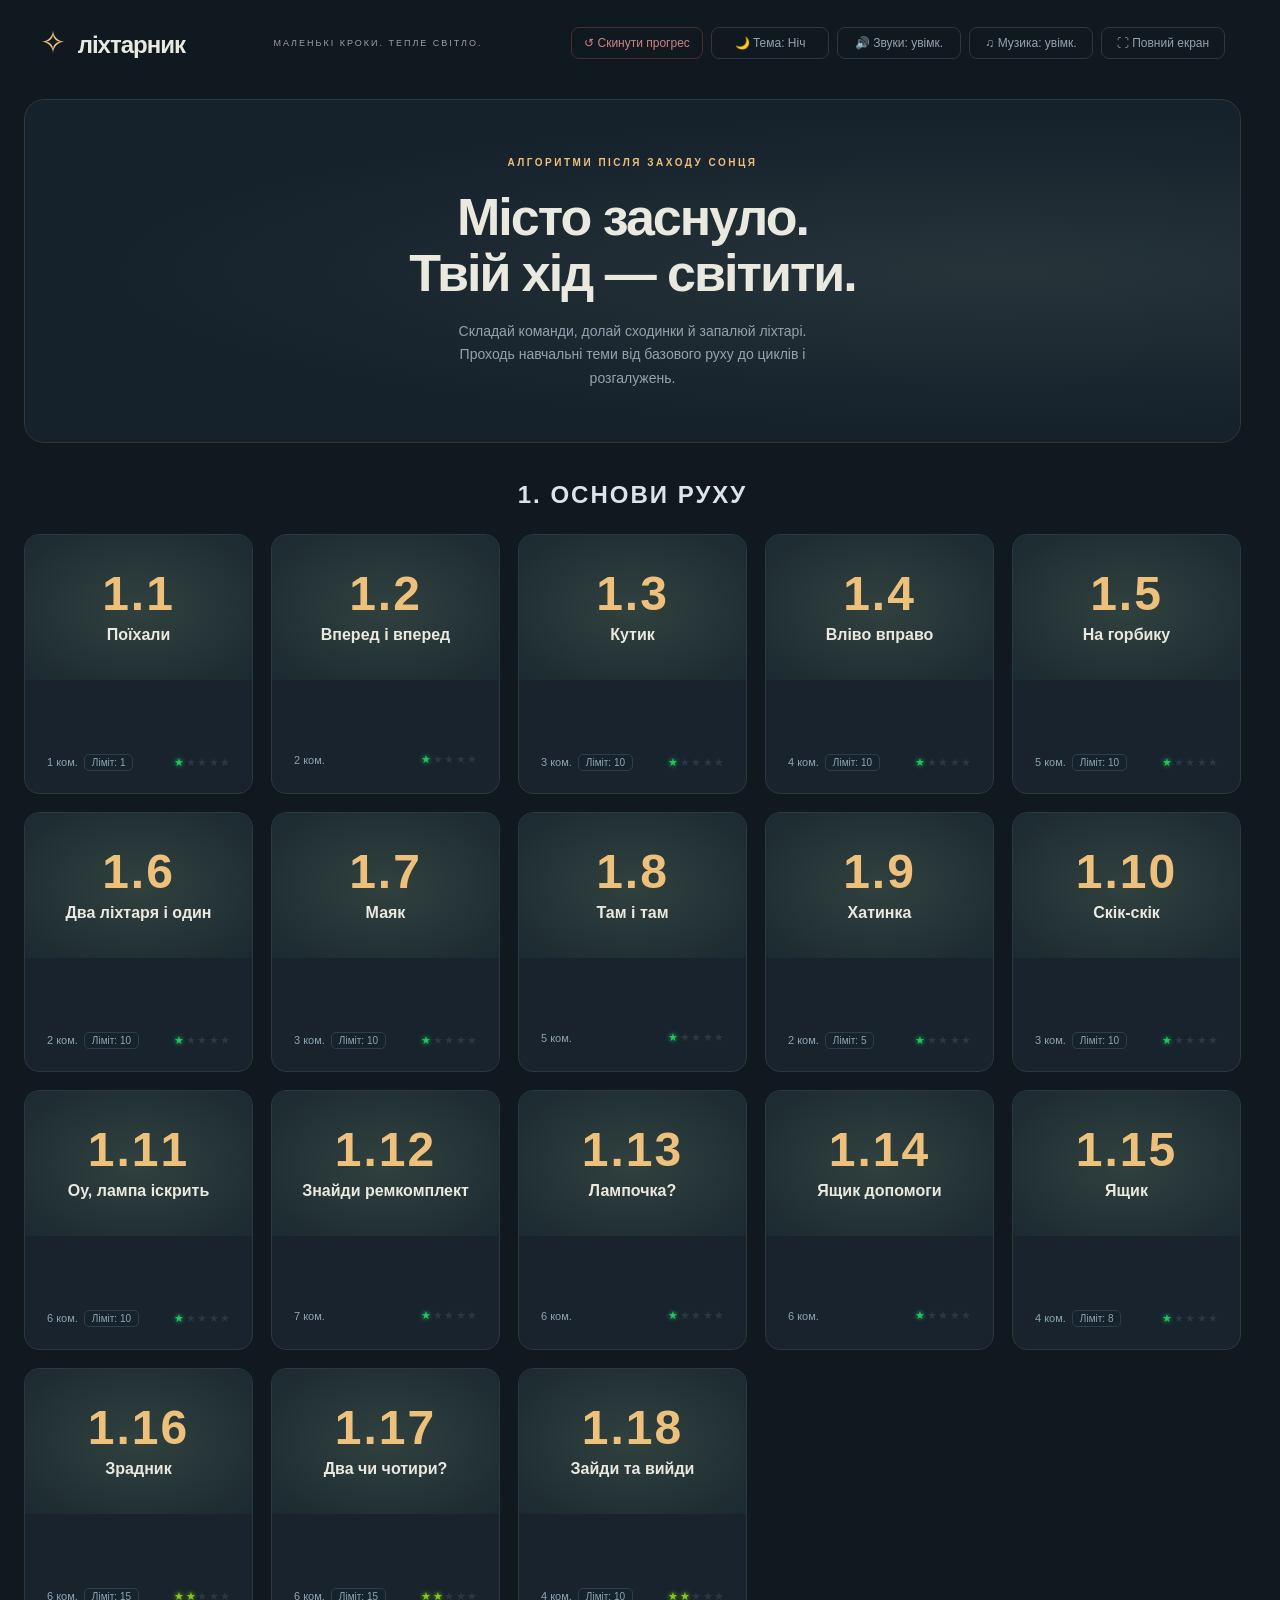
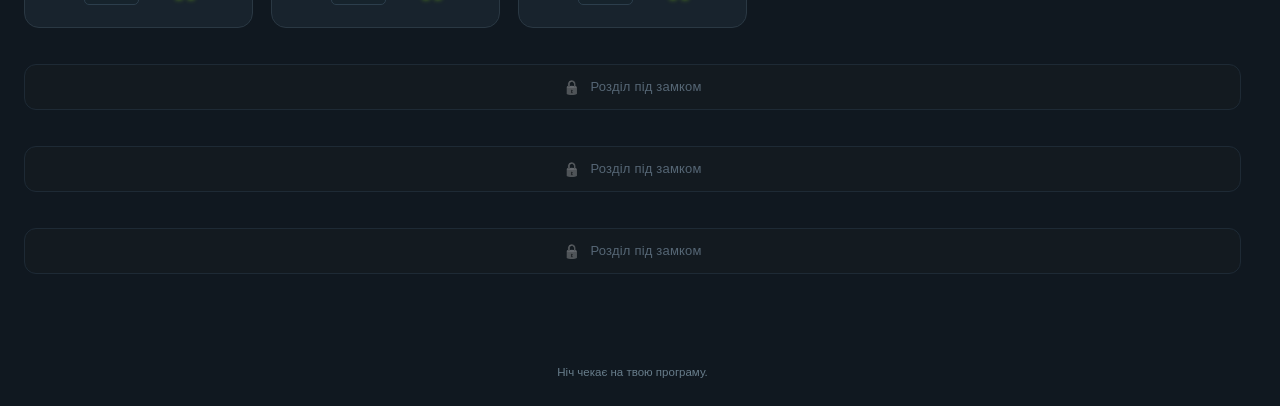
==== commit 5308eef2: "додав повний екран, та стиснення команд" ====
--- a/index.html
+++ b/index.html
@@ -19,6 +19,7 @@
       <button id="theme" class="quiet" aria-label="Тема оформлення">🌙 Тема: Ніч</button>
       <button id="sound" class="quiet" aria-pressed="true">🔊 Звуки: увімк.</button>
       <button id="music" class="quiet" aria-pressed="true">♫ Музика: увімк.</button>
+      <button id="fullscreen" class="quiet" aria-label="Повний екран" title="Увімкнути повний екран">⛶ Повний екран</button>
     </div>
   </header>
 
--- a/style.css
+++ b/style.css
@@ -166,4 +166,37 @@
   padding: 0;
 }
 
-
+/* Difficulty stars */
+.difficulty-stars {
+  display: inline-flex;
+  align-items: center;
+  gap: 1.5px;
+  font-size: 13px;
+  line-height: 1;
+  user-select: none;
+  cursor: help;
+  vertical-align: middle;
+  transition: transform 0.15s ease;
+}
+.difficulty-stars:hover {
+  transform: scale(1.08);
+}
+.diff-star {
+  display: inline-block;
+  font-style: normal;
+  line-height: 1;
+}
+.diff-star.filled {
+  text-shadow: 0 0 5px currentColor;
+}
+.diff-star.empty {
+  color: #405260;
+  opacity: 0.45;
+}
+[data-theme="light"] .diff-star.empty {
+  color: #abbac7;
+  opacity: 0.6;
+}
+
+
+
--- a/home.css
+++ b/home.css
@@ -150,112 +150,24 @@
 
 .category-header {
   display: flex;
-  justify-content: space-between;
-  align-items: flex-start;
-  flex-wrap: wrap;
-  gap: 16px;
-  margin-bottom: 20px;
-  padding-bottom: 18px;
-  border-bottom: 1px solid #22323e;
-}
-
-.category-info {
-  flex: 1 1 500px;
-}
-
-.category-badge-line {
-  display: flex;
+  justify-content: center;
   align-items: center;
-  gap: 8px;
-  margin-bottom: 8px;
-}
-
-.category-badge {
-  font-size: 10.5px;
+  text-align: center;
+  width: 100%;
+  margin-bottom: 24px;
+  padding: 0;
+}
+
+.category-title,
+.category-header h2 {
+  margin: 0;
+  font-size: 24px;
   font-weight: 700;
-  letter-spacing: 1.2px;
+  letter-spacing: 2px;
   text-transform: uppercase;
-  color: var(--gold);
-  background: rgba(237, 193, 124, 0.12);
-  border: 1px solid rgba(237, 193, 124, 0.3);
-  padding: 3px 9px;
-  border-radius: 14px;
-}
-
-.category-done-badge {
-  font-size: 10.5px;
-  font-weight: 650;
-  color: #92e0ab;
-  background: rgba(82, 183, 120, 0.15);
-  border: 1px solid rgba(82, 183, 120, 0.35);
-  padding: 3px 9px;
-  border-radius: 14px;
-}
-
-.category-header h2 {
-  margin: 0 0 6px;
-  font-size: 22px;
-  font-weight: 650;
-  letter-spacing: -0.5px;
-  color: #f0f4f7;
-}
-
-.category-desc {
-  margin: 0 0 10px;
-  font-size: 13px;
-  color: var(--muted);
-  line-height: 1.5;
-}
-
-.category-tools {
-  display: flex;
-  align-items: center;
-  flex-wrap: wrap;
-  gap: 6px;
-  margin-top: 8px;
-}
-
-.category-tools-label {
-  font-size: 11px;
-  color: #7b909f;
-  margin-right: 2px;
-}
-
-.category-tool-tag {
-  display: inline-flex;
-  align-items: center;
-  justify-content: center;
-  min-width: 26px;
-  height: 26px;
-  padding: 0 7px;
-  border-radius: 6px;
-  background: #17242e;
-  border: 1px solid #334756;
-  color: var(--gold);
-  font-size: 13px;
-  font-weight: 600;
-}
-
-.category-meta {
-  display: flex;
-  align-items: center;
-}
-
-.category-progress {
-  font-size: 12px;
-  font-weight: 600;
-  padding: 6px 14px;
-  border-radius: 10px;
-  background: #16222b;
-  border: 1px solid #2f4352;
-  color: #a2b7c4;
-  white-space: nowrap;
-}
-
-.category-progress.complete {
-  background: rgba(38, 70, 53, 0.4);
-  border-color: #3b664d;
-  color: #92e0ab;
+  color: #dbe4ec;
+  line-height: 1.3;
+  text-align: center;
 }
 
 .card-limit {
@@ -269,6 +181,12 @@
   border-radius: 5px;
 }
 
+.card-body .difficulty-stars {
+  font-size: 11px;
+  gap: 1.5px;
+  flex-shrink: 0;
+}
+
 .header-audio {
   display: flex;
   align-items: center;
@@ -302,6 +220,10 @@
   min-width: 124px;
 }
 
+#fullscreen {
+  min-width: 124px;
+}
+
 #reset-progress {
   min-width: 132px;
   color: #d18282;
@@ -334,6 +256,9 @@
     min-width: 108px;
   }
   #music {
+    min-width: 108px;
+  }
+  #fullscreen {
     min-width: 108px;
   }
 }
@@ -393,16 +318,9 @@
   box-shadow: none;
 }
 
-[data-theme="light"] .category-tool-tag {
-  background: #f4f5f7;
-  border-color: #dce0e5;
-  color: #263c4c;
-}
-
-[data-theme="light"] .category-progress {
-  background: #f4f5f7;
-  border-color: #dce0e5;
-  color: #4a6171;
+[data-theme="light"] .category-title,
+[data-theme="light"] .category-header h2 {
+  color: #172633;
 }
 
 [data-theme="light"] .card-limit {
@@ -445,7 +363,7 @@
   }
 
   .header-audio button,
-  #theme, #sound, #music, #reset-progress {
+  #theme, #sound, #music, #reset-progress, #fullscreen {
     min-width: 0;
     width: 100%;
     min-height: 44px;
@@ -455,11 +373,14 @@
   #theme { order: 1; }
   #sound { order: 2; }
   #music { order: 3; }
-  #reset-progress { order: 4; }
+  #fullscreen { order: 4; }
+  #reset-progress { order: 5; grid-column: span 2; }
 
   .hero-copy { padding: 26px 20px; }
   .hero h1 { font-size: clamp(28px, 7vw, 38px); }
   .categories-container { gap: 22px; margin-bottom: 28px; }
+  .category-header { margin-bottom: 16px; }
+  .category-title, .category-header h2 { font-size: 18px; letter-spacing: 1.5px; }
 }
 
 @media (max-width: 480px) {
--- a/game.css
+++ b/game.css
@@ -884,11 +884,19 @@
 }
 
 .game-level-name {
+  display: inline-flex;
+  align-items: center;
+  gap: 8px;
   font-size: 15px;
   font-weight: 650;
   color: #f0f4f8;
   letter-spacing: -0.2px;
   padding-right: 4px;
+}
+
+.game-level-name .difficulty-stars {
+  font-size: 13px;
+  gap: 2px;
 }
 
 @media (max-width: 740px) {
@@ -980,7 +988,8 @@
   font-size: 14px;
 }
 
-.program-run-bar #reset {
+.program-run-bar #reset,
+.program-run-bar .compact-btn {
   flex: none;
   width: 44px;
   height: 44px;
@@ -996,14 +1005,23 @@
   transition: all 0.18s ease;
 }
 
-.program-run-bar #reset:hover {
+.program-run-bar #reset:hover,
+.program-run-bar .compact-btn:hover {
   color: var(--text);
   background: var(--hover);
   border-color: var(--accent);
 }
 
-.program-run-bar #reset:active {
+.program-run-bar #reset:active,
+.program-run-bar .compact-btn:active {
   transform: translateY(1px);
+}
+
+.program-run-bar .compact-btn.active {
+  color: #172129;
+  background: var(--gold);
+  border-color: var(--gold);
+  box-shadow: 0 0 10px rgba(237, 193, 124, 0.45);
 }
 
 /* Light Theme game overrides */
@@ -1237,20 +1255,32 @@
   position: sticky;
   top: 8px;
   z-index: 8;
-  max-width: 600px;
+  max-width: 640px;
+  width: min(640px, calc(100% - 24px));
   margin: 0 auto 14px;
-  padding: 14px 16px;
+  padding: 16px 18px;
   border: 1px solid #49d985;
-  border-radius: 12px;
-  background: #1b2b35;
-  box-shadow: 0 12px 30px #0008;
+  border-radius: 14px;
+  background: #17242e;
+  box-shadow: 0 14px 34px #00000080;
+  box-sizing: border-box;
+  max-height: min(520px, calc(100vh - 100px));
+  overflow-y: auto;
 }
 .game-help-heading, .game-help-actions { display: flex; align-items: center; justify-content: space-between; gap: 10px; }
-.game-help-heading { font-size: 14px; color: var(--gold); }
+.game-help-heading { font-size: 14.5px; font-weight: 700; color: var(--gold); }
 .game-help-heading span { font-size: 12px; color: var(--muted); }
-.game-help-card p { margin: 8px 0 12px; color: #e5edf0; font-size: 14px; line-height: 1.45; }
+.game-help-card p {
+  margin: 10px 0 14px;
+  color: #e5edf0;
+  font-size: 14px;
+  line-height: 1.55;
+  white-space: pre-wrap;
+  word-break: break-word;
+  overflow-wrap: break-word;
+}
 .game-help-actions { justify-content: flex-end; }
-.game-help-actions button { min-height: 40px; }
+.game-help-actions button { min-height: 38px; }
 .help-focus {
   position: relative;
   z-index: 6;
@@ -1266,12 +1296,233 @@
 @media (prefers-reduced-motion: reduce) {
   .help-focus { animation: none; box-shadow: 0 0 0 4px #31e47b77; }
 }
-[data-theme="light"] .game-help-card { background: #fff8e9; box-shadow: 0 10px 25px #24354133; }
-[data-theme="light"] .game-help-card p { color: #263846; }
+[data-theme="light"] .game-help-card { background: #fffdf7; border-color: #dca34d; box-shadow: 0 10px 25px #24354124; }
+[data-theme="light"] .game-help-card p { color: #223440; }
 [data-theme="light"] .game-help-heading { color: #985a08; }
 
 @media (max-width: 740px) {
-  .game-help-card { top: 4px; margin: 0 0 10px; padding: 12px; }
-  .game-help-card p { font-size: 13px; }
+  .game-help-card { top: 4px; margin: 0 0 10px; padding: 12px 14px; max-height: calc(100vh - 70px); }
+  .game-help-card p { font-size: 13px; line-height: 1.5; }
   .game-help-open { min-height: 44px; }
 }
+
+/* Compact Blocks Mode */
+.program-panel.compact-blocks {
+  padding: 12px 14px;
+}
+
+.program-panel.compact-blocks .program-run-bar {
+  margin-bottom: 8px;
+}
+
+.program-panel.compact-blocks .section-label {
+  margin-bottom: 1px;
+}
+
+.program-panel.compact-blocks #count {
+  font-size: 11px;
+}
+
+.program-panel.compact-blocks .program {
+  gap: 4px;
+  padding: 6px 8px;
+  min-height: 140px;
+}
+
+.program-panel.compact-blocks .program:not(:empty)::after {
+  flex: 0 0 28px;
+  min-height: 28px;
+  font-size: 11px;
+  border-radius: 6px;
+}
+
+.program-panel.compact-blocks .program:empty::before {
+  padding: 16px 4px;
+  font-size: 11px;
+}
+
+.program-panel.compact-blocks .block {
+  padding: 4px 7px;
+  border-radius: 6px;
+  font-size: 11px;
+  margin: 1px 0;
+  box-shadow: 0 1.5px 0 #0d1921;
+}
+
+.program-panel.compact-blocks .block-head {
+  min-height: 20px;
+  gap: 5px;
+}
+
+.program-panel.compact-blocks .block-head .icon {
+  font-size: 15px;
+  width: 18px;
+  height: 18px;
+}
+
+.program-panel.compact-blocks .block svg,
+.program-panel.compact-blocks .block-head svg {
+  width: 16px;
+  height: 16px;
+}
+
+.program-panel.compact-blocks .block-head .command-label {
+  font-size: 11px;
+  line-height: 1.2;
+}
+
+.program-panel.compact-blocks .block-head .block-number {
+  font-size: 8px;
+}
+
+.program-panel.compact-blocks .block-remove,
+.program-panel.compact-blocks .block-head .block-remove {
+  width: 18px;
+  height: 18px;
+  font-size: 14px;
+  line-height: 18px;
+}
+
+.program-panel.compact-blocks .loop {
+  padding: 5px 7px;
+}
+
+.program-panel.compact-blocks .loop-times {
+  padding: 1px 4px;
+  gap: 4px;
+  font-size: 11px;
+}
+
+.program-panel.compact-blocks .loop-times button {
+  width: 18px;
+  height: 18px;
+  font-size: 11px;
+}
+
+.program-panel.compact-blocks .loop-body {
+  margin: 4px 0 0 8px;
+  padding: 4px 6px;
+  gap: 4px;
+  min-height: 38px;
+  border-left-width: 2px;
+}
+
+.program-panel.compact-blocks .loop-body:empty::before {
+  padding: 6px 2px;
+  font-size: 10px;
+}
+
+.program-panel.compact-blocks .advanced-block {
+  padding: 5px 7px;
+}
+
+.program-panel.compact-blocks .if-header {
+  margin: 4px 0 2px;
+  padding: 3px 6px;
+  gap: 4px;
+  border-radius: 6px;
+}
+
+.program-panel.compact-blocks .condition-editor {
+  gap: 4px;
+  font-size: 11px;
+}
+
+.program-panel.compact-blocks .condition-editor select,
+.program-panel.compact-blocks .condition-editor button,
+.program-panel.compact-blocks .condition-editor span {
+  font-size: 10.5px;
+  height: 22px;
+  padding: 1px 5px;
+}
+
+.program-panel.compact-blocks .add-else-btn,
+.program-panel.compact-blocks .add-elif-btn {
+  min-height: 20px;
+  height: 20px;
+  padding: 1px 6px;
+  font-size: 10px;
+}
+
+.program-panel.compact-blocks .else-section,
+.program-panel.compact-blocks .elif-section {
+  margin-top: 4px;
+  padding: 4px 6px;
+  border-radius: 6px;
+}
+
+.program-panel.compact-blocks .else-title,
+.program-panel.compact-blocks .elif-title {
+  font-size: 10px;
+  margin-bottom: 2px;
+}
+
+.program-panel.compact-blocks .code-body {
+  margin: 3px 0 0 8px;
+  padding: 4px 6px;
+  gap: 4px;
+  min-height: 36px;
+}
+
+.program-panel.compact-blocks .program-actions {
+  margin-top: 6px;
+}
+
+.program-panel.compact-blocks .trash-zone {
+  height: 32px;
+  min-height: 32px;
+  font-size: 16px;
+}
+
+.program-panel.compact-blocks .available-commands {
+  margin-top: 8px;
+  margin-bottom: 2px;
+  font-size: 11.5px;
+}
+
+.program-panel.compact-blocks .palette {
+  gap: 5px;
+  padding-bottom: 4px;
+  margin-bottom: 6px;
+}
+
+.program-panel.compact-blocks .palette .command {
+  padding: 4px 7px;
+  min-height: 36px;
+  font-size: 10.5px;
+  border-radius: 6px;
+  gap: 5px;
+}
+
+.program-panel.compact-blocks .palette .command .icon {
+  font-size: 15px;
+  width: 18px;
+  height: 18px;
+}
+
+.program-panel.compact-blocks .palette .command svg {
+  width: 16px;
+  height: 16px;
+}
+
+.program-panel.compact-blocks .status {
+  font-size: 11.5px;
+  padding: 6px 0 0;
+  min-height: 28px;
+}
+
+[data-theme="light"] .program-panel .compact-btn {
+  background: #f7f9fa;
+  border-color: #dbe1e6;
+  color: #5c6f7e;
+}
+[data-theme="light"] .program-panel .compact-btn:hover {
+  background: #eef2f5;
+  color: #1a2630;
+}
+[data-theme="light"] .program-panel .compact-btn.active {
+  background: #e5a639;
+  border-color: #d19224;
+  color: #ffffff;
+}
+
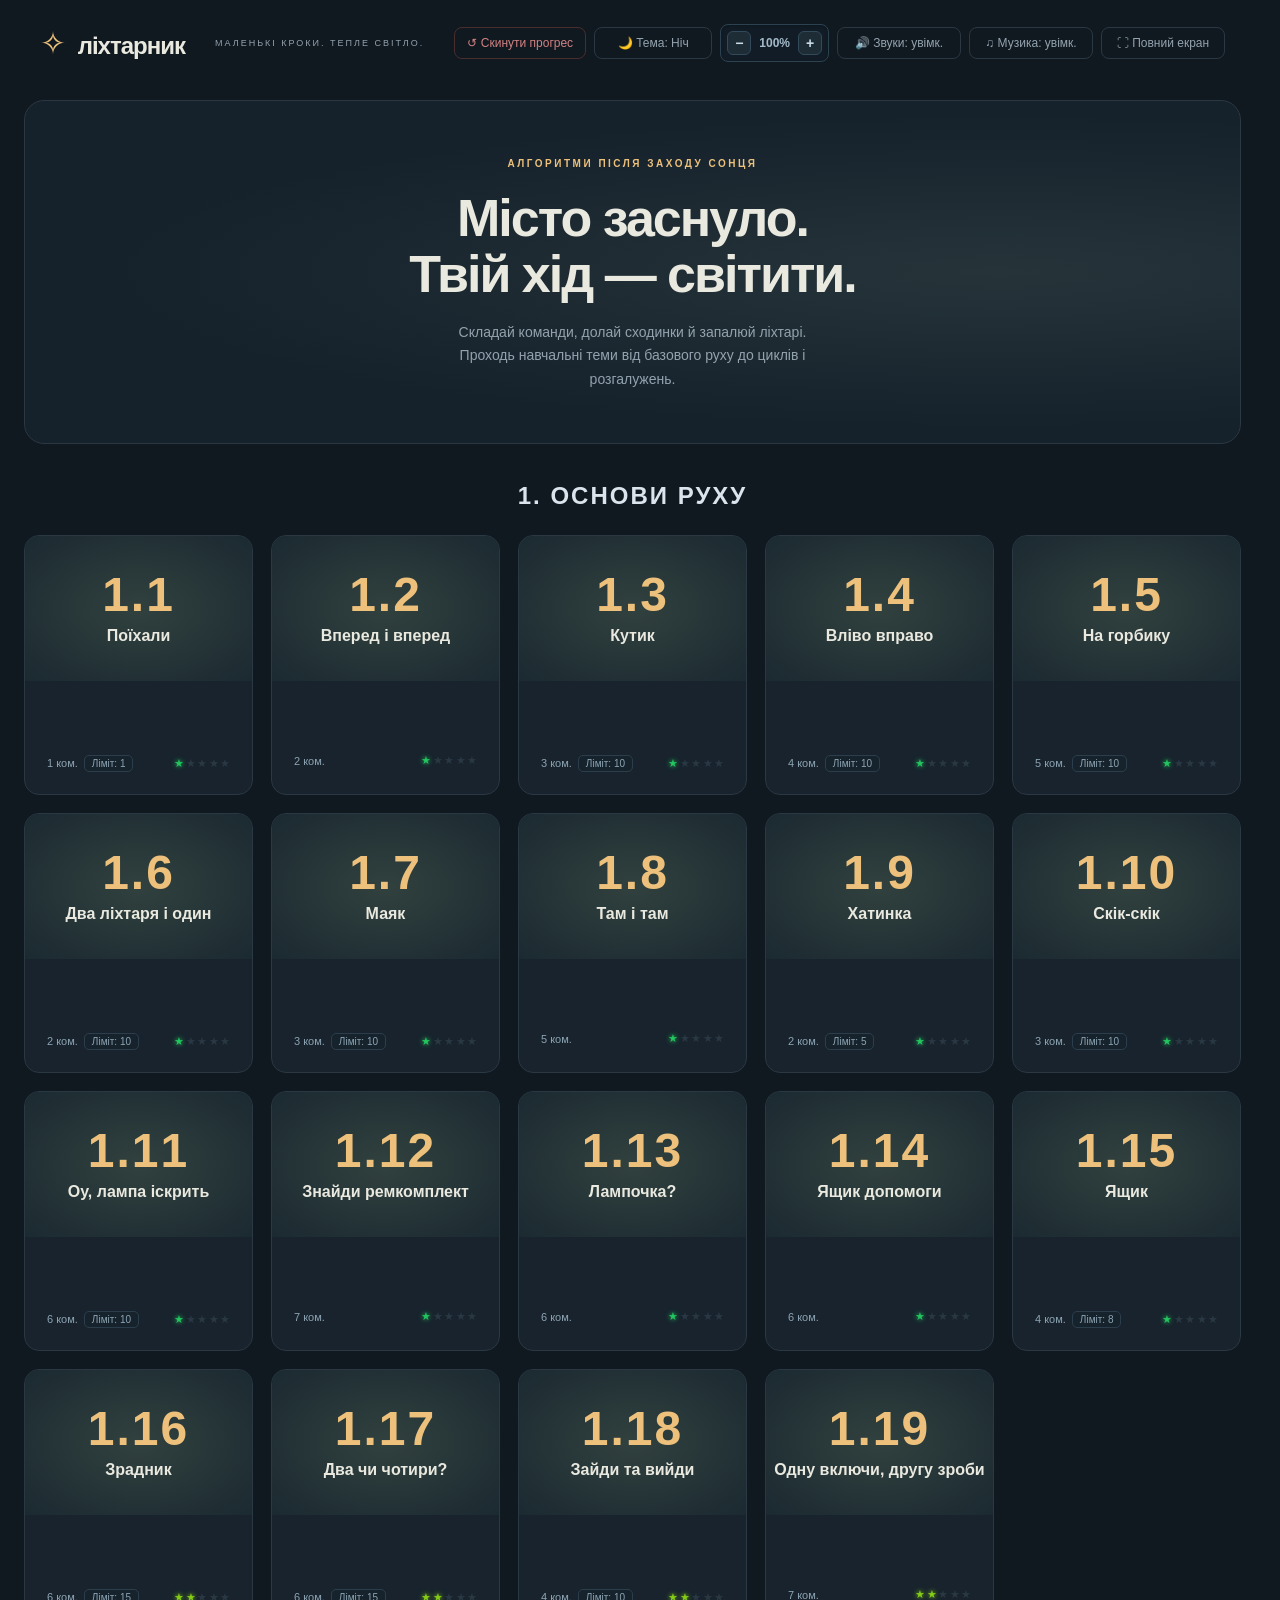
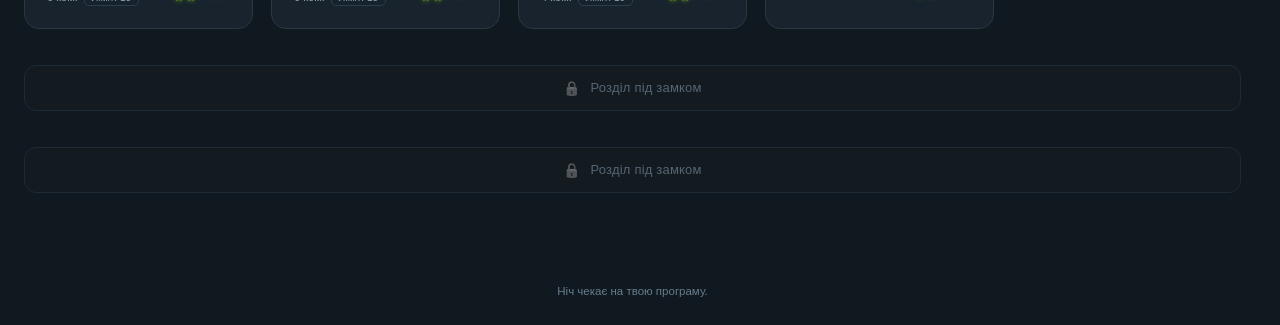
==== commit b0b9aa21: "відцентрував іконки команд, додано зоом на рівнях," ====
--- a/index.html
+++ b/index.html
@@ -17,6 +17,12 @@
     <div class="header-audio">
       <button id="reset-progress" class="quiet btn-reset-progress" aria-label="Скинути прогрес гри" title="Скинути весь прогрес проходження гри">↺ Скинути прогрес</button>
       <button id="theme" class="quiet" aria-label="Тема оформлення">🌙 Тема: Ніч</button>
+      <div id="site-zoom-control" class="site-zoom-control header-zoom-control" role="group" aria-label="Масштаб усього сайту" title="Масштаб сайту">
+        <button type="button" id="site-zoom-out" class="site-zoom-btn" aria-label="Зменшити масштаб сайту" title="Зменшити масштаб сайту (−10%)">−</button>
+        <span id="site-zoom-val" class="site-zoom-val" title="Клікніть, щоб скинути до 100%">100%</span>
+        <button type="button" id="site-zoom-in" class="site-zoom-btn" aria-label="Збільшити масштаб сайту" title="Збільшити масштаб сайту (+10%)">+</button>
+        <button type="button" id="site-zoom-reset" class="site-zoom-reset" aria-label="Скинути масштаб" title="Скинути масштаб до 100%" style="display:none">↺</button>
+      </div>
       <button id="sound" class="quiet" aria-pressed="true">🔊 Звуки: увімк.</button>
       <button id="music" class="quiet" aria-pressed="true">♫ Музика: увімк.</button>
       <button id="fullscreen" class="quiet" aria-label="Повний екран" title="Увімкнути повний екран">⛶ Повний екран</button>
--- a/style.css
+++ b/style.css
@@ -1,7 +1,7 @@
-:root{font-family:Inter,"Segoe UI",Arial,sans-serif;color:#e9e9df;background:#101820;font-synthesis:none;color-scheme:dark;--muted:#93a3ae;--gold:#edc17c;--line:#2a3843;--panel:#18232d}html{scrollbar-gutter:stable}*{box-sizing:border-box}body{margin:0;min-height:100vh;display:flex;flex-direction:column}button,input,select,textarea{font:inherit}button,a,input,select,textarea{touch-action:manipulation}button{cursor:pointer}a{color:inherit;text-decoration:none}button{color:inherit;border:1px solid var(--line);background:#21303a;padding:11px 15px;border-radius:9px;font-size:13px}button:hover{background:#30414b}button:disabled{opacity:.4;cursor:default}button:focus-visible,a:focus-visible,input:focus-visible,select:focus-visible,textarea:focus-visible{outline:2px solid var(--gold);outline-offset:3px}header{width:100%;max-width:1440px;margin:0 auto;padding:24px 40px;display:flex;align-items:center;gap:24px;box-sizing:border-box}.brand{font-size:24px;font-weight:700;letter-spacing:-1px}.brand-icon{color:var(--gold);font-size:31px;margin-right:7px}.header-note{font-size:9px;letter-spacing:2px;color:var(--muted);margin-left:auto}.quiet{background:transparent;color:var(--muted)}main{flex:1;width:100%;max-width:1360px;margin:14px auto;padding:0 24px;box-sizing:border-box}footer{margin-top:auto;color:#687d8b;text-align:center;font-size:11px;padding:28px}h1,h2,h3,p{margin-top:0}h1{font-size:52px;line-height:1.08;letter-spacing:-2px;font-weight:650}h2{font-size:27px;letter-spacing:-.7px}h3{font-size:18px}p{line-height:1.65;color:var(--muted);font-size:14px}.eyebrow{font-size:10px;letter-spacing:2.5px;color:var(--gold);font-weight:650}.hero{display:grid;grid-template-columns:1fr 1fr;min-height:340px;align-items:center;border:1px solid var(--line);border-radius:20px;overflow:hidden;background:radial-gradient(ellipse at 80% 50%,#26343a,#15212b 65%);margin-bottom:36px}.hero-copy{padding:42px}.hero h1{margin:19px 0}.hero p{max-width:390px;margin:0}.hero-art{height:340px;position:relative}.section-top{display:flex;align-items:center;justify-content:space-between;gap:16px;margin:24px 0 18px}.section-top h2{margin:0}.section-top span{font-size:12px;color:var(--muted)}.level-grid{display:grid;grid-template-columns:repeat(3,1fr);gap:18px}.level-card{background:var(--panel);border:1px solid var(--line);border-radius:15px;overflow:hidden;transition:transform .2s,border-color .2s}.level-card:hover{transform:translateY(-3px);border-color:#a88d63}.card-art{height:145px;display:flex;align-items:center;justify-content:center;background:radial-gradient(ellipse,#31413e,#1b2931);position:relative}.mini-map{display:grid;gap:4px;transform:rotateX(48deg) rotateZ(-38deg);width:105px;height:105px}.mini-cell{background:#51656b;border-radius:2px;border-bottom:3px solid #30434b}.mini-cell.lamp{background:#e6bc72;box-shadow:0 0 15px #e6bc7266}.mini-cell.tree{background:#264d41}.mini-cell.hole{opacity:0}.badge{position:absolute;top:14px;left:16px;font-size:10px;color:#d4bd91;letter-spacing:1px}.completed{position:absolute;right:14px;top:14px;font-size:10px;color:#a3d2ac}.card-body{padding:22px}.card-body h3{margin-bottom:8px}.card-body p{font-size:12px;min-height:40px}.card-bottom{display:flex;justify-content:space-between;align-items:center;color:var(--gold);font-size:12px}.card-bottom span:first-child{color:var(--muted);font-size:10px}.game-top{display:flex;justify-content:space-between;align-items:center;margin:8px 0 20px;gap:12px}.back{color:var(--muted);font-size:13px}.game-layout{display:grid;grid-template-columns:minmax(0,1fr) 350px;gap:18px}.world{border:1px solid var(--line);border-radius:18px;overflow:hidden;background:#14212b;min-width:0;display:flex;flex-direction:column}.world-heading{padding:27px 30px 0}.world-heading h2{margin:10px 0}.world-heading p{margin-bottom:0}.scene{min-height:440px;position:relative;flex:1}.scene canvas,.hero-art canvas{display:block;width:100%;height:100%;position:absolute;inset:0}.world-bottom{display:flex;align-items:center;justify-content:space-between;gap:12px;padding:18px 27px;font-size:12px;color:var(--muted)}.lamp-count{color:var(--gold)}aside,.panel{border:1px solid var(--line);border-radius:18px;background:var(--panel);padding:24px}.section-label{display:flex;justify-content:space-between;align-items:center;font-size:14px;font-weight:600}.help{font-size:11px;margin:8px 0 15px}.palette{display:grid;grid-template-columns:1fr 1fr;gap:7px;margin-bottom:25px}.command{display:flex;align-items:center;gap:8px;padding:10px 9px;text-align:left;background:#23343e;font-size:11px}.command .icon{font-size:20px;color:var(--gold);width:20px;text-align:center}.count{font-size:11px;font-weight:400;color:var(--muted)}.program{min-height:170px;max-height:400px;overflow:auto;border:1px dashed #46535a;border-radius:10px;padding:9px;background:#121d26;margin-top:12px}.program:empty:before,.loop-body:empty:before{content:'Перетягни команду сюди';display:block;text-align:center;font-size:11px;color:#788e9d;padding:35px 4px}.block{border:1px solid #38505a;border-radius:7px;background:#243640;margin:5px 0;padding:7px;font-size:12px}.block-head{display:flex;align-items:center;gap:8px;cursor:grab}.block-head>span:first-child{color:var(--gold);font-size:18px}.block-head button{margin-left:auto;background:transparent;border:0;padding:0 4px;font-size:18px;color:#9aaeb8}.block select{width:51px;padding:3px}.block.active{border-color:var(--gold);box-shadow:0 0 0 1px var(--gold)}.loop{background:#2f3040;border-color:#57516a}.loop-body{min-height:65px;margin:8px 0 0 10px;padding:4px 6px;border-left:2px solid #9480b2}.loop-body.selected{background:#414151;outline:1px dashed #9480b2}.loop-hint{font-size:10px;color:#b5a7ca;display:block;padding-top:7px;cursor:pointer}.controls{display:flex;gap:8px;margin-top:18px}.primary{background:var(--gold);border-color:var(--gold);color:#292821;font-weight:650}.primary:hover{background:#f6d69d}#run{flex:1}.status{padding:12px 0 0;font-size:12px;min-height:55px;margin:0}.status.error{color:#efa29a}.status.success{color:#b1d9a0}.win{padding:18px;border:1px solid #6e8b5b;border-radius:10px;background:#26372f;margin-top:15px}.win p{color:#c4dab7;margin:0 0 12px}.rules{margin-top:16px;color:var(--muted);font-size:11px;line-height:1.8}.rules summary{cursor:pointer;color:#c6d2d8}.loading{padding:60px;text-align:center}.admin-layout{display:grid;grid-template-columns:300px 1fr;gap:18px}.admin-title{margin-bottom:24px}.admin-title h1{font-size:32px;margin-bottom:8px}.admin-fields{display:flex;flex-direction:column;gap:14px}.field{display:flex;flex-direction:column;gap:7px;font-size:12px;color:#aebbc4}input,select,textarea{background:#111d26;border:1px solid #3a4c58;border-radius:7px;padding:9px;color:#e4e8e7;min-width:0}textarea{resize:vertical;min-height:65px}.two-fields{display:grid;grid-template-columns:1fr 1fr;gap:10px}.check-list{display:grid;gap:9px;margin-top:8px}.check-list label{font-size:12px;color:#c1ccd2;display:flex;align-items:center;gap:8px}input[type=checkbox]{accent-color:#edc17c}.toolbar{display:flex;gap:7px;flex-wrap:wrap;margin-bottom:16px}.toolbar button.selected{border-color:var(--gold);background:#4a4236;color:#ffe1a7}.edit-grid{display:grid;gap:5px;max-width:580px;margin:20px auto;user-select:none;touch-action:none}.edit-cell{padding:0;aspect-ratio:1;min-width:0;border-radius:6px;border:1px solid #566b78;background:#304754;display:flex;flex-direction:column;align-items:center;justify-content:center;gap:2px;font-size:clamp(10px,2vw,18px)}.edit-cell small{font-size:10px;color:#a5b8c3}.edit-cell.hole{background:#101922;border:1px dashed #34424c;color:#52636e}.editor-main{min-width:0}.editor-main .scene{height:490px;min-height:300px}.admin-actions{display:flex;gap:8px;flex-wrap:wrap;margin-top:20px}.notice{font-size:12px;padding:12px 16px;background:#24343f;border-radius:9px;color:#bed0dc;margin-bottom:20px}.dirty{color:var(--gold);font-size:11px}.editor-legend{font-size:11px;line-height:1.8;color:var(--muted)}[hidden]{display:none!important}@media(min-width:1500px){.scene{min-height:540px}}@media(max-width:1000px){.game-layout{grid-template-columns:minmax(0,1fr) 310px}.hero h1{font-size:42px}.level-grid{grid-template-columns:repeat(2,1fr)}.header-note{display:none}}@media(max-width:740px){header{padding:20px;gap:10px}.brand{font-size:20px}main{padding:0 14px}.hero{grid-template-columns:1fr}.hero-copy{padding:28px}.hero h1{font-size:38px}.hero-art{height:240px}.game-layout,.admin-layout{grid-template-columns:1fr}.scene{min-height:340px}.world-heading{padding:22px 22px 0}.level-grid{grid-template-columns:1fr 1fr;gap:10px}.card-body{padding:15px}.card-art{height:125px}.card-body h3{font-size:16px}.card-body p{min-height:65px}.admin-layout>.panel{order:0}.program{max-height:none}.game-top{flex-wrap:wrap}.editor-main .scene{height:340px}.header-note{display:none}}@media(prefers-reduced-motion:reduce){*{scroll-behavior:auto!important;transition:none!important}}
+:root{font-family:Inter,"Segoe UI",Arial,sans-serif;color:#e9e9df;background:#101820;font-synthesis:none;color-scheme:dark;--muted:#93a3ae;--gold:#edc17c;--line:#2a3843;--panel:#18232d}html{scrollbar-gutter:stable}*{box-sizing:border-box}body{margin:0;min-height:100vh;display:flex;flex-direction:column}button,input,select,textarea{font:inherit}button,a,input,select,textarea{touch-action:manipulation}button{cursor:pointer}a{color:inherit;text-decoration:none}button{color:inherit;border:1px solid var(--line);background:#21303a;padding:11px 15px;border-radius:9px;font-size:13px}button:hover{background:#30414b}button:disabled{opacity:.4;cursor:default}button:focus-visible,a:focus-visible,input:focus-visible,select:focus-visible,textarea:focus-visible{outline:2px solid var(--gold);outline-offset:3px}header{width:100%;max-width:1440px;margin:0 auto;padding:24px 40px;display:flex;align-items:center;gap:24px;box-sizing:border-box}.brand{font-size:24px;font-weight:700;letter-spacing:-1px}.brand-icon{color:var(--gold);font-size:31px;margin-right:7px}.header-note{font-size:9px;letter-spacing:2px;color:var(--muted);margin-left:auto}.quiet{background:transparent;color:var(--muted)}main{flex:1;width:100%;max-width:1360px;margin:14px auto;padding:0 24px;box-sizing:border-box}footer{margin-top:auto;color:#687d8b;text-align:center;font-size:11px;padding:28px}h1,h2,h3,p{margin-top:0}h1{font-size:52px;line-height:1.08;letter-spacing:-2px;font-weight:650}h2{font-size:27px;letter-spacing:-.7px}h3{font-size:18px}p{line-height:1.65;color:var(--muted);font-size:14px}.eyebrow{font-size:10px;letter-spacing:2.5px;color:var(--gold);font-weight:650}.hero{display:grid;grid-template-columns:1fr 1fr;min-height:340px;align-items:center;border:1px solid var(--line);border-radius:20px;overflow:hidden;background:radial-gradient(ellipse at 80% 50%,#26343a,#15212b 65%);margin-bottom:36px}.hero-copy{padding:42px}.hero h1{margin:19px 0}.hero p{max-width:390px;margin:0}.hero-art{height:340px;position:relative}.section-top{display:flex;align-items:center;justify-content:space-between;gap:16px;margin:24px 0 18px}.section-top h2{margin:0}.section-top span{font-size:12px;color:var(--muted)}.level-grid{display:grid;grid-template-columns:repeat(3,1fr);gap:18px}.level-card{background:var(--panel);border:1px solid var(--line);border-radius:15px;overflow:hidden;transition:transform .2s,border-color .2s}.level-card:hover{transform:translateY(-3px);border-color:#a88d63}.card-art{height:145px;display:flex;align-items:center;justify-content:center;background:radial-gradient(ellipse,#31413e,#1b2931);position:relative}.mini-map{display:grid;gap:4px;transform:rotateX(48deg) rotateZ(-38deg);width:105px;height:105px}.mini-cell{background:#51656b;border-radius:2px;border-bottom:3px solid #30434b}.mini-cell.lamp{background:#e6bc72;box-shadow:0 0 15px #e6bc7266}.mini-cell.tree{background:#264d41}.mini-cell.hole{opacity:0}.badge{position:absolute;top:14px;left:16px;font-size:10px;color:#d4bd91;letter-spacing:1px}.completed{position:absolute;right:14px;top:14px;font-size:10px;color:#a3d2ac}.card-body{padding:22px}.card-body h3{margin-bottom:8px}.card-body p{font-size:12px;min-height:40px}.card-bottom{display:flex;justify-content:space-between;align-items:center;color:var(--gold);font-size:12px}.card-bottom span:first-child{color:var(--muted);font-size:10px}.game-top{display:flex;justify-content:space-between;align-items:center;margin:8px 0 20px;gap:12px}.back{color:var(--muted);font-size:13px}.game-layout{display:grid;grid-template-columns:minmax(0,1fr) 350px;gap:18px}.world{border:1px solid var(--line);border-radius:18px;overflow:hidden;background:#14212b;min-width:0;display:flex;flex-direction:column}.world-heading{padding:27px 30px 0}.world-heading h2{margin:10px 0}.world-heading p{margin-bottom:0}.scene{min-height:440px;position:relative;flex:1}.scene canvas,.hero-art canvas{display:block;width:100%;height:100%;position:absolute;inset:0}.world-bottom{display:flex;align-items:center;justify-content:space-between;gap:12px;padding:18px 27px;font-size:12px;color:var(--muted)}.lamp-count{color:var(--gold)}aside,.panel{border:1px solid var(--line);border-radius:18px;background:var(--panel);padding:24px}.section-label{display:flex;justify-content:space-between;align-items:center;font-size:14px;font-weight:600}.help{font-size:11px;margin:8px 0 15px}.palette{display:grid;grid-template-columns:1fr 1fr;gap:7px;margin-bottom:25px}.command{display:flex;align-items:center;gap:8px;padding:10px 9px;text-align:left;background:#23343e;font-size:11px}.command .icon{font-size:20px;color:var(--gold);width:20px;text-align:center}.count{font-size:11px;font-weight:400;color:var(--muted)}.program{min-height:170px;max-height:400px;overflow:auto;border:1px dashed #46535a;border-radius:10px;padding:9px;background:#121d26;margin-top:12px}.program:empty:before,.loop-body:empty:before{content:'Перетягни команду сюди';display:block;text-align:center;font-size:11px;color:#788e9d;padding:35px 4px}.block{border:1px solid #38505a;border-radius:7px;background:#243640;margin:5px 0;padding:7px;font-size:12px}.block-head{display:flex;align-items:center;gap:8px;cursor:grab}.block-head>span:first-child{color:var(--gold);font-size:18px}.block-head .block-remove{margin-left:auto;background:transparent;border:0;padding:0 4px;font-size:18px;color:#9aaeb8}.block select{width:51px;padding:3px}.block.active{border-color:var(--gold);box-shadow:0 0 0 1px var(--gold)}.loop{background:#2f3040;border-color:#57516a}.loop-body{min-height:65px;margin:8px 0 0 10px;padding:4px 6px;border-left:2px solid #9480b2}.loop-body.selected{background:#414151;outline:1px dashed #9480b2}.loop-hint{font-size:10px;color:#b5a7ca;display:block;padding-top:7px;cursor:pointer}.controls{display:flex;gap:8px;margin-top:18px}.primary{background:var(--gold);border-color:var(--gold);color:#292821;font-weight:650}.primary:hover{background:#f6d69d}#run{flex:1}.status{padding:12px 0 0;font-size:12px;min-height:55px;margin:0}.status.error{color:#efa29a}.status.success{color:#b1d9a0}.win{padding:18px;border:1px solid #6e8b5b;border-radius:10px;background:#26372f;margin-top:15px}.win p{color:#c4dab7;margin:0 0 12px}.rules{margin-top:16px;color:var(--muted);font-size:11px;line-height:1.8}.rules summary{cursor:pointer;color:#c6d2d8}.loading{padding:60px;text-align:center}.admin-layout{display:grid;grid-template-columns:300px 1fr;gap:18px}.admin-title{margin-bottom:24px}.admin-title h1{font-size:32px;margin-bottom:8px}.admin-fields{display:flex;flex-direction:column;gap:14px}.field{display:flex;flex-direction:column;gap:7px;font-size:12px;color:#aebbc4}input,select,textarea{background:#111d26;border:1px solid #3a4c58;border-radius:7px;padding:9px;color:#e4e8e7;min-width:0}textarea{resize:vertical;min-height:65px}.two-fields{display:grid;grid-template-columns:1fr 1fr;gap:10px}.check-list{display:grid;gap:9px;margin-top:8px}.check-list label{font-size:12px;color:#c1ccd2;display:flex;align-items:center;gap:8px}input[type=checkbox]{accent-color:#edc17c}.toolbar{display:flex;gap:7px;flex-wrap:wrap;margin-bottom:16px}.toolbar button.selected{border-color:var(--gold);background:#4a4236;color:#ffe1a7}.edit-grid{display:grid;gap:5px;max-width:580px;margin:20px auto;user-select:none;touch-action:none}.edit-cell{padding:0;aspect-ratio:1;min-width:0;border-radius:6px;border:1px solid #566b78;background:#304754;display:flex;flex-direction:column;align-items:center;justify-content:center;gap:2px;font-size:clamp(10px,2vw,18px)}.edit-cell small{font-size:10px;color:#a5b8c3}.edit-cell.hole{background:#101922;border:1px dashed #34424c;color:#52636e}.editor-main{min-width:0}.editor-main .scene{height:490px;min-height:300px}.admin-actions{display:flex;gap:8px;flex-wrap:wrap;margin-top:20px}.notice{font-size:12px;padding:12px 16px;background:#24343f;border-radius:9px;color:#bed0dc;margin-bottom:20px}.dirty{color:var(--gold);font-size:11px}.editor-legend{font-size:11px;line-height:1.8;color:var(--muted)}[hidden]{display:none!important}@media(min-width:1500px){.scene{min-height:540px}}@media(max-width:1000px){.game-layout{grid-template-columns:minmax(0,1fr) 310px}.hero h1{font-size:42px}.level-grid{grid-template-columns:repeat(2,1fr)}.header-note{display:none}}@media(max-width:740px){header{padding:20px;gap:10px}.brand{font-size:20px}main{padding:0 14px}.hero{grid-template-columns:1fr}.hero-copy{padding:28px}.hero h1{font-size:38px}.hero-art{height:240px}.game-layout,.admin-layout{grid-template-columns:1fr}.scene{min-height:340px}.world-heading{padding:22px 22px 0}.level-grid{grid-template-columns:1fr 1fr;gap:10px}.card-body{padding:15px}.card-art{height:125px}.card-body h3{font-size:16px}.card-body p{min-height:65px}.admin-layout>.panel{order:0}.program{max-height:none}.game-top{flex-wrap:wrap}.editor-main .scene{height:340px}.header-note{display:none}}@media(prefers-reduced-motion:reduce){*{scroll-behavior:auto!important;transition:none!important}}
 
 /* Game: scene above a horizontal command workbench. */
-.game-layout{grid-template-columns:minmax(0,1fr);gap:16px}.game-layout .world-heading{padding:20px 26px 0}.game-layout .world-heading h2{margin:7px 0}.game-layout .scene{min-height:280px;height:clamp(280px,38vh,430px);flex:none}.game-layout .world-bottom{padding:12px 26px}.program-panel{min-width:0;padding:22px 26px}.program-panel .palette{display:flex;gap:9px;overflow-x:auto;padding:3px 2px 12px;margin:0 0 15px}.program-panel .command{flex:0 0 auto;padding:12px 15px;gap:10px;min-height:48px;cursor:grab;font-size:12px;border-color:#3b505c;border-bottom-width:3px}.program-panel .command:active{cursor:grabbing}.command-grip{color:#718996;font-size:17px;margin-left:8px}.program-panel .program{display:flex;flex-wrap:wrap;align-content:flex-start;align-items:flex-start;gap:10px;padding:16px;min-height:125px;max-height:none;overflow:visible;border:1px dashed #4b6371;background:linear-gradient(135deg,#111e28,#16242d);transition:border-color .15s,background .15s}.program-panel .program:empty:before{content:'＋ Перетягни сюди першу команду';width:100%;padding:31px 5px;color:#819bab;font-size:12px}.program-panel .block{flex:0 0 auto;margin:0;min-width:145px;max-width:100%;padding:11px;border-radius:9px;box-shadow:0 3px 0 #0d1921;border-color:#415d6a}.program-panel .block-head{gap:10px;min-height:25px;white-space:nowrap}.block-number{font-size:9px;color:#829aa6;margin-left:6px}.program-panel .block-head button{margin-left:4px;width:20px}.program-panel .loop{min-width:310px;max-width:100%;flex:0 1 auto;padding:12px;background:#292d3d;border-color:#655d82}.program-panel .loop>.block-head{gap:9px}.program-panel .loop>.block-head select{margin-left:auto}.program-panel .loop-body{display:flex;flex-wrap:wrap;align-items:flex-start;align-content:flex-start;gap:8px;margin:10px 0 0;padding:12px;min-height:84px;min-width:280px;max-width:650px;border:1px dashed #70628c;border-radius:8px;background:#171f2d}.program-panel .loop-body:empty:before{width:100%;padding:19px 10px;content:'＋ Команди всередині циклу';color:#aaa0bd}.program-panel .loop-body .block{min-width:130px;font-size:11px;padding:8px}.program-panel .loop-hint{padding:8px 0 0;font-size:10px;border:0}.program-panel .controls{justify-content:flex-end;margin-top:12px}.program-panel #run{flex:0 1 180px}.program-panel .status{min-height:36px}.program-panel .rules{margin-top:8px}.drag-source{opacity:.35!important}.program.receiving{border-color:#cba46a;background:#1e2c31}.program-panel .drop-target{border-color:#f0c77e;box-shadow:inset 0 0 0 1px #edc17c33}.insertion-preview{display:flex;flex:0 0 auto;align-items:center;gap:10px;min-width:165px;max-width:100%;min-height:49px;padding:9px 13px;background:#edc17c18;border:2px dashed #edc17c;border-radius:9px;color:#f4d49f;pointer-events:none;box-shadow:0 0 18px #edc17c0c;font-size:12px}.insertion-preview small{display:block;font-size:9px;color:#bfa77f;margin-top:3px}.preview-icon{font-size:22px}.insertion-preview.loop-preview{min-width:250px;min-height:100px;border-color:#b4a1d8;background:#b4a1d818;color:#d3c3f0}.program-panel .block.active{border-color:var(--gold);box-shadow:0 0 0 2px #edc17c55,0 3px 0 #0d1921}@media(max-width:740px){.program-panel{padding:17px}.program-panel .palette{margin-bottom:12px}.program-panel .command{padding:10px;font-size:11px}.program-panel .program{padding:11px;gap:8px}.program-panel .block{min-width:125px;font-size:11px;padding:8px}.program-panel .block-head{gap:6px}.program-panel .loop{min-width:0;width:100%}.program-panel .loop-body{min-width:0;width:100%;padding:8px}.game-layout .scene{min-height:260px;height:300px}.game-layout .world-bottom{font-size:10px;gap:8px}.program-panel .insertion-preview{min-width:135px}.program-panel .loop-body .block{min-width:0}.program-panel .controls{justify-content:stretch}.program-panel #run{flex:1}}
+.game-layout{grid-template-columns:minmax(0,1fr);gap:16px}.game-layout .world-heading{padding:20px 26px 0}.game-layout .world-heading h2{margin:7px 0}.game-layout .scene{min-height:280px;height:clamp(280px,38vh,430px);flex:none}.game-layout .world-bottom{padding:12px 26px}.program-panel{min-width:0;padding:22px 26px}.program-panel .palette{display:flex;gap:9px;overflow-x:auto;padding:3px 2px 12px;margin:0 0 15px}.program-panel .command{flex:0 0 auto;padding:12px 15px;gap:10px;min-height:48px;cursor:grab;font-size:12px;border-color:#3b505c;border-bottom-width:3px}.program-panel .command:active{cursor:grabbing}.command-grip{color:#718996;font-size:17px;margin-left:8px}.program-panel .program{display:flex;flex-wrap:wrap;align-content:flex-start;align-items:flex-start;gap:10px;padding:16px;min-height:125px;max-height:none;overflow:visible;border:1px dashed #4b6371;background:linear-gradient(135deg,#111e28,#16242d);transition:border-color .15s,background .15s}.program-panel .program:empty:before{content:'＋ Перетягни сюди першу команду';width:100%;padding:31px 5px;color:#819bab;font-size:12px}.program-panel .block{flex:0 0 auto;margin:0;min-width:145px;max-width:100%;padding:11px;border-radius:9px;box-shadow:0 3px 0 #0d1921;border-color:#415d6a}.program-panel .block-head{gap:10px;min-height:25px;white-space:nowrap}.block-number{font-size:9px;color:#829aa6;margin-left:6px}.program-panel .block-head .block-remove{margin-left:4px;width:20px}.program-panel .loop{min-width:310px;max-width:100%;flex:0 1 auto;padding:12px;background:#292d3d;border-color:#655d82}.program-panel .loop>.block-head{gap:9px}.program-panel .loop>.block-head select{margin-left:auto}.program-panel .loop-body{display:flex;flex-wrap:wrap;align-items:flex-start;align-content:flex-start;gap:8px;margin:10px 0 0;padding:12px;min-height:84px;min-width:280px;max-width:650px;border:1px dashed #70628c;border-radius:8px;background:#171f2d}.program-panel .loop-body:empty:before{width:100%;padding:19px 10px;content:'＋ Команди всередині циклу';color:#aaa0bd}.program-panel .loop-body .block{min-width:130px;font-size:11px;padding:8px}.program-panel .loop-hint{padding:8px 0 0;font-size:10px;border:0}.program-panel .controls{justify-content:flex-end;margin-top:12px}.program-panel #run{flex:0 1 180px}.program-panel .status{min-height:36px}.program-panel .rules{margin-top:8px}.drag-source{opacity:.35!important}.program.receiving{border-color:#cba46a;background:#1e2c31}.program-panel .drop-target{border-color:#f0c77e;box-shadow:inset 0 0 0 1px #edc17c33}.insertion-preview{display:flex;flex:0 0 auto;align-items:center;gap:10px;min-width:165px;max-width:100%;min-height:49px;padding:9px 13px;background:#edc17c18;border:2px dashed #edc17c;border-radius:9px;color:#f4d49f;pointer-events:none;box-shadow:0 0 18px #edc17c0c;font-size:12px}.insertion-preview small{display:block;font-size:9px;color:#bfa77f;margin-top:3px}.preview-icon{font-size:22px}.insertion-preview.loop-preview{min-width:250px;min-height:100px;border-color:#b4a1d8;background:#b4a1d818;color:#d3c3f0}.program-panel .block.active{border-color:var(--gold);box-shadow:0 0 0 2px #edc17c55,0 3px 0 #0d1921}@media(max-width:740px){.program-panel{padding:17px}.program-panel .palette{margin-bottom:12px}.program-panel .command{padding:10px;font-size:11px}.program-panel .program{padding:11px;gap:8px}.program-panel .block{min-width:125px;font-size:11px;padding:8px}.program-panel .block-head{gap:6px}.program-panel .loop{min-width:0;width:100%}.program-panel .loop-body{min-width:0;width:100%;padding:8px}.game-layout .scene{min-height:260px;height:300px}.game-layout .world-bottom{font-size:10px;gap:8px}.program-panel .insertion-preview{min-width:135px}.program-panel .loop-body .block{min-width:0}.program-panel .controls{justify-content:stretch}.program-panel #run{flex:1}}
 .program-panel .command,.program-panel .block-head{touch-action:none;user-select:none}.drag-floating{position:fixed;top:0;left:0;z-index:1000;display:flex;align-items:center;gap:10px;padding:13px 17px;border-radius:10px;background:#314651;border:1px solid #f0cb83;color:#fff0cf;box-shadow:0 10px 30px #0007;pointer-events:none;font-size:12px;will-change:transform}.drag-floating>span{font-size:22px;color:#edc17c}.drag-floating.invalid{opacity:.55}.program-panel .command:disabled{cursor:default}
 
 /* Light Theme support */
--- a/home.css
+++ b/home.css
@@ -224,6 +224,93 @@
   min-width: 124px;
 }
 
+.header-zoom-control {
+  display: inline-flex;
+  align-items: center;
+  gap: 4px;
+  padding: 4px 8px;
+  border-radius: 9px;
+  background: rgba(22, 35, 45, 0.7);
+  border: 1px solid var(--line, #2a3843);
+  box-sizing: border-box;
+  min-height: 38px;
+}
+
+.header-zoom-control .site-zoom-btn {
+  display: inline-flex;
+  align-items: center;
+  justify-content: center;
+  width: 24px;
+  height: 24px;
+  min-width: 24px;
+  padding: 0;
+  border-radius: 6px;
+  background: #1e2c36;
+  border: 1px solid #334a5a;
+  color: #c9dbe7;
+  font-size: 14px;
+  font-weight: 700;
+  line-height: 1;
+  cursor: pointer;
+  transition: all 0.15s ease;
+}
+
+.header-zoom-control .site-zoom-btn:hover {
+  background: #283c4b;
+  border-color: var(--gold, #edc17c);
+  color: #fff;
+}
+
+.header-zoom-control .site-zoom-btn:active {
+  transform: scale(0.92);
+}
+
+.header-zoom-control .site-zoom-val {
+  font-size: 12px;
+  font-weight: 600;
+  color: #a4bac9;
+  min-width: 38px;
+  text-align: center;
+  user-select: none;
+  cursor: pointer;
+  padding: 2px 4px;
+  border-radius: 4px;
+  transition: color 0.15s ease, background 0.15s ease;
+}
+
+.header-zoom-control .site-zoom-val:hover {
+  color: #ffffff;
+  background: rgba(255, 255, 255, 0.08);
+}
+
+.header-zoom-control .site-zoom-val.is-custom {
+  color: var(--gold, #edc17c);
+  font-weight: 700;
+}
+
+.header-zoom-control .site-zoom-reset {
+  display: inline-flex;
+  align-items: center;
+  justify-content: center;
+  width: 22px;
+  height: 22px;
+  min-width: 22px;
+  padding: 0;
+  border-radius: 5px;
+  background: rgba(237, 193, 124, 0.12);
+  border: 1px solid rgba(237, 193, 124, 0.35);
+  color: #f5d49a;
+  font-size: 12px;
+  cursor: pointer;
+  transition: all 0.15s ease;
+}
+
+.header-zoom-control .site-zoom-reset:hover {
+  background: rgba(237, 193, 124, 0.25);
+  border-color: var(--gold, #edc17c);
+  color: #fff;
+}
+
 #reset-progress {
   min-width: 132px;
   color: #d18282;
@@ -345,6 +432,48 @@
   color: #b91c1c;
 }
 
+[data-theme="light"] .header-zoom-control {
+  background: #f4f6f8;
+  border-color: #dce0e5;
+}
+
+[data-theme="light"] .header-zoom-control .site-zoom-btn {
+  background: #ffffff;
+  border-color: #cbd7e2;
+  color: #1a2730;
+}
+
+[data-theme="light"] .header-zoom-control .site-zoom-btn:hover {
+  background: #e7eff5;
+  border-color: #a05a00;
+  color: #a05a00;
+}
+
+[data-theme="light"] .header-zoom-control .site-zoom-val {
+  color: #4b6272;
+}
+
+[data-theme="light"] .header-zoom-control .site-zoom-val:hover {
+  background: rgba(0, 0, 0, 0.05);
+  color: #162633;
+}
+
+[data-theme="light"] .header-zoom-control .site-zoom-val.is-custom {
+  color: #a05a00;
+}
+
+[data-theme="light"] .header-zoom-control .site-zoom-reset {
+  background: #faeed7;
+  border-color: #e2ba73;
+  color: #8c4e00;
+}
+
+[data-theme="light"] .header-zoom-control .site-zoom-reset:hover {
+  background: #f7e0b5;
+  border-color: #a05a00;
+  color: #5c3300;
+}
+
 @media (max-width: 740px) {
   header {
     flex-wrap: wrap;
@@ -363,6 +492,7 @@
   }
 
   .header-audio button,
+  .header-zoom-control,
   #theme, #sound, #music, #reset-progress, #fullscreen {
     min-width: 0;
     width: 100%;
@@ -371,10 +501,11 @@
   }
 
   #theme { order: 1; }
-  #sound { order: 2; }
-  #music { order: 3; }
-  #fullscreen { order: 4; }
-  #reset-progress { order: 5; grid-column: span 2; }
+  .header-zoom-control { order: 2; }
+  #sound { order: 3; }
+  #music { order: 4; }
+  #fullscreen { order: 5; }
+  #reset-progress { order: 6; grid-column: span 2; }
 
   .hero-copy { padding: 26px 20px; }
   .hero h1 { font-size: clamp(28px, 7vw, 38px); }
--- a/blocks.css
+++ b/blocks.css
@@ -15,6 +15,7 @@
   align-items: center;
   justify-content: center;
   padding: 0;
+  gap: 0;
   border-radius: 9px;
   box-sizing: border-box;
 }
@@ -156,6 +157,15 @@
 .program-panel .command .icon {
   color: var(--gold);
   font-size: 19px;
+  width: 26px;
+  height: 26px;
+  min-width: 26px;
+  display: flex;
+  align-items: center;
+  justify-content: center;
+  flex-shrink: 0;
+  margin: 0;
+  padding: 0;
 }
 
 .program-panel .icon svg,
@@ -306,6 +316,107 @@
   background: transparent;
   border: none;
   padding: 0;
+}
+
+.program-panel .command-if>.block-head {
+  display: flex;
+  align-items: center;
+  gap: 8px;
+}
+
+.program-panel .command-if>.block-head .condition-editor {
+  margin: 0;
+  padding: 0;
+  display: inline-flex;
+  align-items: center;
+  gap: 8px;
+  background: transparent;
+  border: none;
+  flex: 0 1 auto;
+}
+
+.program-panel .command-if>.block-head .condition-editor select {
+  font-size: 11.5px;
+  font-weight: 550;
+  padding: 0 10px;
+  border-radius: 6px;
+  background: #111e27;
+  border: 1px solid #3c5466;
+  color: #f5e2be;
+  cursor: pointer;
+  min-height: 26px;
+  height: 26px;
+  width: auto !important;
+  margin: 0 !important;
+  flex: 0 1 auto;
+  box-sizing: border-box;
+}
+
+.program-panel .command-if>.block-head .condition-editor select:hover {
+  border-color: #557288;
+}
+
+.program-panel .command-if>.block-head .condition-editor .not-btn {
+  font-size: 11px !important;
+  font-weight: 700 !important;
+  padding: 0 10px !important;
+  min-height: 26px;
+  height: 26px;
+  width: auto !important;
+  min-width: 38px;
+  border-radius: 6px;
+  background: #1b2833;
+  border: 1px solid #3d5161;
+  color: #8ea2b0;
+  cursor: pointer;
+  display: inline-flex !important;
+  align-items: center;
+  justify-content: center;
+  margin: 0 !important;
+  line-height: normal !important;
+  flex: 0 0 auto;
+  box-sizing: border-box;
+  transition: all 0.15s ease;
+}
+
+.program-panel .command-if>.block-head .condition-editor .not-btn:hover {
+  background: #253746;
+  border-color: #557288;
+  color: #d6e2eb;
+}
+
+.program-panel .command-if>.block-head .condition-editor .not-btn.selected {
+  background: #e59d24 !important;
+  border-color: #f7b944 !important;
+  color: #121d24 !important;
+  box-shadow: 0 0 8px rgba(229, 157, 36, 0.45);
+}
+
+.if-branch {
+  margin-top: 8px;
+  padding-top: 6px;
+  border-top: 1px dashed rgba(255, 255, 255, 0.12);
+}
+
+.branch-head {
+  display: flex;
+  align-items: center;
+  gap: 8px;
+  font-size: 12px;
+  font-weight: 600;
+  color: var(--command-color, #e5ba77);
+  margin-bottom: 4px;
+}
+
+.branch-actions {
+  display: flex;
+  gap: 6px;
+  margin-top: 8px;
+}
+
+.branch-actions button {
+  font-size: 11px;
+  padding: 3px 8px;
 }
 
 .add-else-btn {
@@ -521,11 +632,11 @@
   color: #1a2730;
 }
 
-[data-theme="light"] .program-panel .block-head button {
+[data-theme="light"] .program-panel .block-head .block-remove {
   color: #7b90a0;
 }
 
-[data-theme="light"] .program-panel .block-head button:hover {
+[data-theme="light"] .program-panel .block-head .block-remove:hover {
   color: #2c3e50;
   background: #eef3f6;
 }
--- a/game.css
+++ b/game.css
@@ -126,6 +126,7 @@
   align-items: center;
   justify-content: center;
   padding: 0;
+  gap: 0;
   border-radius: 9px;
   box-sizing: border-box;
 }
@@ -318,6 +319,108 @@
   border-color: #ef9b8e;
   background: #4a2930;
   box-shadow: 0 0 0 2px #ef9b8e44;
+}
+
+.trash-zone:hover {
+  background: #36222a;
+  border-color: #a86565;
+  color: #ffc4bb;
+}
+
+.trash-zone.confirm-active {
+  background: #47262d;
+  border-color: #e06060;
+  box-shadow: 0 0 0 2px rgba(224, 96, 96, 0.25);
+}
+
+.trash-confirm {
+  display: flex;
+  align-items: center;
+  justify-content: space-between;
+  flex-wrap: wrap;
+  gap: 8px;
+  margin-top: 8px;
+  padding: 8px 12px;
+  background: #241a20;
+  border: 1px solid #703840;
+  border-radius: 8px;
+  box-shadow: 0 4px 14px rgba(0, 0, 0, 0.35);
+  animation: trash-confirm-pop 0.16s ease-out;
+}
+
+.trash-confirm[hidden] {
+  display: none !important;
+}
+
+@keyframes trash-confirm-pop {
+  from {
+    opacity: 0;
+    transform: translateY(-4px) scale(0.98);
+  }
+  to {
+    opacity: 1;
+    transform: translateY(0) scale(1);
+  }
+}
+
+.trash-confirm-text {
+  font-size: 12px;
+  font-weight: 600;
+  color: #f7cac4;
+}
+
+.trash-confirm-btns {
+  display: flex;
+  align-items: center;
+  gap: 6px;
+  margin-left: auto;
+}
+
+.btn-trash-yes,
+.btn-trash-no {
+  font-size: 11.5px;
+  padding: 4px 10px;
+  min-height: 26px;
+  border-radius: 6px;
+  cursor: pointer;
+  white-space: nowrap;
+  transition: all 0.15s ease;
+  line-height: 1.2;
+  box-sizing: border-box;
+}
+
+.btn-trash-yes {
+  background: #c23838;
+  border: 1px solid #e04b4b;
+  color: #ffffff;
+  font-weight: 600;
+}
+
+.btn-trash-yes:hover {
+  background: #da4242;
+  border-color: #ff6363;
+  box-shadow: 0 0 8px rgba(224, 75, 75, 0.4);
+}
+
+.btn-trash-yes:active {
+  transform: scale(0.96);
+}
+
+.btn-trash-no {
+  background: #1b2631;
+  border: 1px solid #3d5061;
+  color: #b0c2ce;
+  font-weight: 500;
+}
+
+.btn-trash-no:hover {
+  background: #283745;
+  border-color: #556d82;
+  color: #ffffff;
+}
+
+.btn-trash-no:active {
+  transform: scale(0.96);
 }
 
 .win,
@@ -443,7 +546,20 @@
   margin-top: 0;
 }
 
-.program-panel .command .icon,
+.program-panel .command .icon {
+  color: var(--gold);
+  font-size: 19px;
+  width: 26px;
+  height: 26px;
+  min-width: 26px;
+  display: flex;
+  align-items: center;
+  justify-content: center;
+  flex-shrink: 0;
+  margin: 0;
+  padding: 0;
+}
+
 .program-panel .block-head .icon {
   color: var(--gold);
   font-size: 19px;
@@ -631,6 +747,107 @@
   background: transparent;
   border: none;
   padding: 0;
+}
+
+.program-panel .command-if>.block-head {
+  display: flex;
+  align-items: center;
+  gap: 8px;
+}
+
+.program-panel .command-if>.block-head .condition-editor {
+  margin: 0;
+  padding: 0;
+  display: inline-flex;
+  align-items: center;
+  gap: 8px;
+  background: transparent;
+  border: none;
+  flex: 0 1 auto;
+}
+
+.program-panel .command-if>.block-head .condition-editor select {
+  font-size: 11.5px;
+  font-weight: 550;
+  padding: 0 10px;
+  border-radius: 6px;
+  background: #111e27;
+  border: 1px solid #3c5466;
+  color: #f5e2be;
+  cursor: pointer;
+  min-height: 26px;
+  height: 26px;
+  width: auto !important;
+  margin: 0 !important;
+  flex: 0 1 auto;
+  box-sizing: border-box;
+}
+
+.program-panel .command-if>.block-head .condition-editor select:hover {
+  border-color: #557288;
+}
+
+.program-panel .command-if>.block-head .condition-editor .not-btn {
+  font-size: 11px !important;
+  font-weight: 700 !important;
+  padding: 0 10px !important;
+  min-height: 26px;
+  height: 26px;
+  width: auto !important;
+  min-width: 38px;
+  border-radius: 6px;
+  background: #1b2833;
+  border: 1px solid #3d5161;
+  color: #8ea2b0;
+  cursor: pointer;
+  display: inline-flex !important;
+  align-items: center;
+  justify-content: center;
+  margin: 0 !important;
+  line-height: normal !important;
+  flex: 0 0 auto;
+  box-sizing: border-box;
+  transition: all 0.15s ease;
+}
+
+.program-panel .command-if>.block-head .condition-editor .not-btn:hover {
+  background: #253746;
+  border-color: #557288;
+  color: #d6e2eb;
+}
+
+.program-panel .command-if>.block-head .condition-editor .not-btn.selected {
+  background: #e59d24 !important;
+  border-color: #f7b944 !important;
+  color: #121d24 !important;
+  box-shadow: 0 0 8px rgba(229, 157, 36, 0.45);
+}
+
+.if-branch {
+  margin-top: 8px;
+  padding-top: 6px;
+  border-top: 1px dashed rgba(255, 255, 255, 0.12);
+}
+
+.branch-head {
+  display: flex;
+  align-items: center;
+  gap: 8px;
+  font-size: 12px;
+  font-weight: 600;
+  color: var(--command-color, #e5ba77);
+  margin-bottom: 4px;
+}
+
+.branch-actions {
+  display: flex;
+  gap: 6px;
+  margin-top: 8px;
+}
+
+.branch-actions button {
+  font-size: 11px;
+  padding: 3px 8px;
 }
 
 .add-else-btn {
@@ -897,6 +1114,105 @@
 .game-level-name .difficulty-stars {
   font-size: 13px;
   gap: 2px;
+}
+
+.game-top-actions {
+  display: inline-flex;
+  align-items: center;
+  gap: 8px;
+}
+
+.site-zoom-control {
+  display: inline-flex;
+  align-items: center;
+  gap: 4px;
+  padding: 3px 6px;
+  border-radius: 8px;
+  background: rgba(18, 29, 39, 0.85);
+  border: 1px solid #2d4251;
+  box-shadow: inset 0 1px 3px rgba(0, 0, 0, 0.2);
+}
+
+.site-zoom-icon {
+  font-size: 11px;
+  opacity: 0.75;
+  user-select: none;
+  margin-right: 1px;
+}
+
+.site-zoom-btn {
+  display: inline-flex;
+  align-items: center;
+  justify-content: center;
+  width: 24px;
+  height: 24px;
+  min-width: 24px;
+  padding: 0;
+  border-radius: 6px;
+  background: #192a36;
+  border: 1px solid #364d5e;
+  color: #c9dbe7;
+  font-size: 14px;
+  font-weight: 700;
+  line-height: 1;
+  cursor: pointer;
+  transition: all 0.15s ease;
+}
+
+.site-zoom-btn:hover {
+  background: #253c4d;
+  border-color: var(--gold, #edc17c);
+  color: #fff;
+}
+
+.site-zoom-btn:active {
+  transform: scale(0.92);
+}
+
+.site-zoom-val {
+  font-size: 11px;
+  font-weight: 600;
+  color: #a4bac9;
+  min-width: 36px;
+  text-align: center;
+  user-select: none;
+  cursor: pointer;
+  padding: 2px 4px;
+  border-radius: 4px;
+  transition: color 0.15s ease, background 0.15s ease;
+}
+
+.site-zoom-val:hover {
+  color: #ffffff;
+  background: rgba(255, 255, 255, 0.08);
+}
+
+.site-zoom-val.is-custom {
+  color: var(--gold, #edc17c);
+  font-weight: 700;
+}
+
+.site-zoom-reset {
+  display: inline-flex;
+  align-items: center;
+  justify-content: center;
+  width: 22px;
+  height: 22px;
+  min-width: 22px;
+  padding: 0;
+  border-radius: 5px;
+  background: rgba(237, 193, 124, 0.12);
+  border: 1px solid rgba(237, 193, 124, 0.35);
+  color: #f5d49a;
+  font-size: 12px;
+  cursor: pointer;
+  transition: all 0.15s ease;
+}
+
+.site-zoom-reset:hover {
+  background: rgba(237, 193, 124, 0.25);
+  border-color: var(--gold, #edc17c);
+  color: #fff;
 }
 
 @media (max-width: 740px) {
@@ -1048,6 +1364,49 @@
   color: #162633;
 }
 
+[data-theme="light"] .site-zoom-control {
+  background: #f0f4f7;
+  border-color: #d1dde6;
+  box-shadow: inset 0 1px 2px rgba(0, 0, 0, 0.06);
+}
+
+[data-theme="light"] .site-zoom-btn {
+  background: #ffffff;
+  border-color: #cbd7e2;
+  color: #1a2730;
+}
+
+[data-theme="light"] .site-zoom-btn:hover {
+  background: #e7eff5;
+  border-color: #a05a00;
+  color: #a05a00;
+}
+
+[data-theme="light"] .site-zoom-val {
+  color: #4b6272;
+}
+
+[data-theme="light"] .site-zoom-val:hover {
+  background: rgba(0, 0, 0, 0.05);
+  color: #162633;
+}
+
+[data-theme="light"] .site-zoom-val.is-custom {
+  color: #a05a00;
+}
+
+[data-theme="light"] .site-zoom-reset {
+  background: #faeed7;
+  border-color: #e2ba73;
+  color: #8c4e00;
+}
+
+[data-theme="light"] .site-zoom-reset:hover {
+  background: #f7e0b5;
+  border-color: #a05a00;
+  color: #5c3300;
+}
+
 [data-theme="light"] .scene-tools button {
   background: rgba(255, 255, 255, 0.95);
   border-color: #dce0e5;
@@ -1074,6 +1433,46 @@
   background: #fae4e0;
 }
 
+[data-theme="light"] .trash-zone.confirm-active {
+  background: #fae0dc;
+  border-color: #d94a38;
+  box-shadow: 0 0 0 2px rgba(217, 74, 56, 0.25);
+}
+
+[data-theme="light"] .trash-confirm {
+  background: #fdf2f2;
+  border-color: #f4b8b8;
+  box-shadow: 0 4px 14px rgba(180, 50, 50, 0.12);
+}
+
+[data-theme="light"] .trash-confirm-text {
+  color: #992828;
+}
+
+[data-theme="light"] .btn-trash-yes {
+  background: #dc3545;
+  border-color: #b02a37;
+  color: #ffffff;
+}
+
+[data-theme="light"] .btn-trash-yes:hover {
+  background: #bb2d3b;
+  border-color: #a52834;
+  box-shadow: 0 0 8px rgba(220, 53, 69, 0.35);
+}
+
+[data-theme="light"] .btn-trash-no {
+  background: #f1f5f9;
+  border-color: #cbd5e1;
+  color: #475569;
+}
+
+[data-theme="light"] .btn-trash-no:hover {
+  background: #e2e8f0;
+  border-color: #94a3b8;
+  color: #1e293b;
+}
+
 [data-theme="light"] .if-header {
   background: #f4f5f7;
   border-color: #dce0e5;
@@ -1082,6 +1481,11 @@
 [data-theme="light"] .condition-editor {
   background: #ffffff;
   border-color: #dce0e5;
+}
+
+[data-theme="light"] .program-panel .command-if>.block-head .condition-editor {
+  background: transparent;
+  border: none;
 }
 
 [data-theme="light"] .condition-editor select {
@@ -1120,11 +1524,11 @@
   color: #162633;
 }
 
-[data-theme="light"] .program-panel .block-head button {
+[data-theme="light"] .program-panel .block-head .block-remove {
   color: #677d8e;
 }
 
-[data-theme="light"] .program-panel .block-head button:hover {
+[data-theme="light"] .program-panel .block-head .block-remove:hover {
   color: #c94432;
 }
 
@@ -1436,6 +1840,21 @@
   padding: 1px 5px;
 }
 
+.program-panel.compact-blocks .command-if>.block-head .condition-editor .not-btn {
+  min-height: 22px;
+  height: 22px;
+  min-width: 28px;
+  padding: 0 6px !important;
+  font-size: 10px !important;
+}
+
+.program-panel.compact-blocks .command-if>.block-head .condition-editor select {
+  min-height: 22px;
+  height: 22px;
+  padding: 0 6px;
+  font-size: 10.5px;
+}
+
 .program-panel.compact-blocks .add-else-btn,
 .program-panel.compact-blocks .add-elif-btn {
   min-height: 20px;
@@ -1474,6 +1893,23 @@
   font-size: 16px;
 }
 
+.program-panel.compact-blocks .trash-confirm {
+  margin-top: 6px;
+  padding: 6px 10px;
+  gap: 6px;
+}
+
+.program-panel.compact-blocks .trash-confirm-text {
+  font-size: 11px;
+}
+
+.program-panel.compact-blocks .btn-trash-yes,
+.program-panel.compact-blocks .btn-trash-no {
+  font-size: 11px;
+  padding: 3px 8px;
+  min-height: 23px;
+}
+
 .program-panel.compact-blocks .available-commands {
   margin-top: 8px;
   margin-bottom: 2px;
@@ -1487,22 +1923,34 @@
 }
 
 .program-panel.compact-blocks .palette .command {
-  padding: 4px 7px;
-  min-height: 36px;
+  width: 34px;
+  height: 34px;
+  min-width: 34px;
+  min-height: 34px;
+  padding: 0;
+  gap: 0;
+  display: inline-flex;
+  align-items: center;
+  justify-content: center;
   font-size: 10.5px;
   border-radius: 6px;
-  gap: 5px;
 }
 
 .program-panel.compact-blocks .palette .command .icon {
   font-size: 15px;
   width: 18px;
   height: 18px;
+  min-width: 18px;
+  display: flex;
+  align-items: center;
+  justify-content: center;
+  margin: 0;
+  padding: 0;
 }
 
 .program-panel.compact-blocks .palette .command svg {
-  width: 16px;
-  height: 16px;
+  width: 18px;
+  height: 18px;
 }
 
 .program-panel.compact-blocks .status {
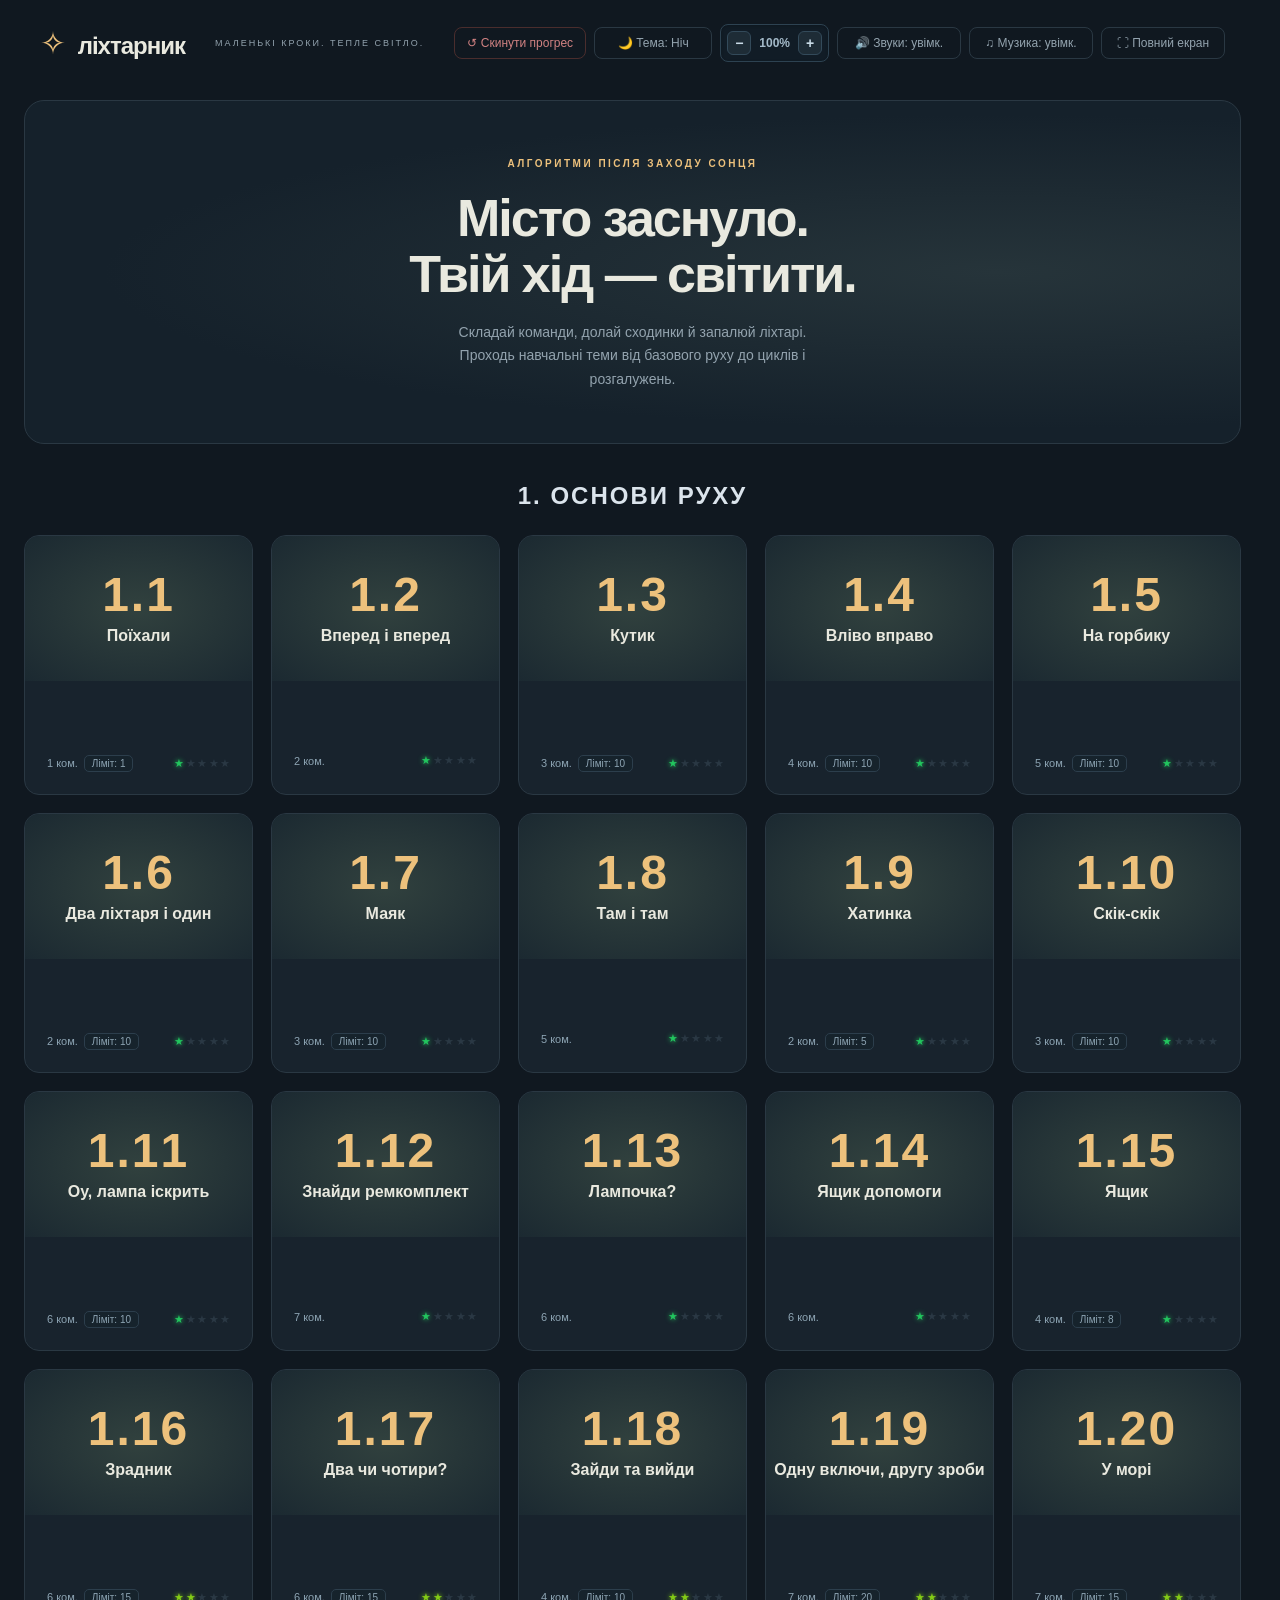
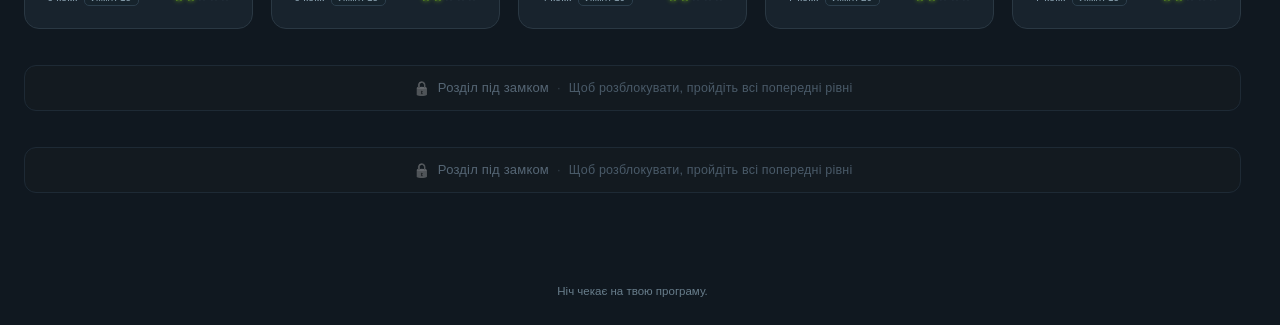
==== commit 4d69ab85: "add new version files, etc" ====
--- a/index.html
+++ b/index.html
@@ -5,10 +5,10 @@
   <meta name="viewport" content="width=device-width,initial-scale=1">
   <meta name="theme-color" content="#101820">
   <title>Ліхтарник — запали ніч</title>
-  <link rel="stylesheet" href="style.css">
-  <link rel="stylesheet" href="home.css">
-  <link rel="stylesheet" href="blocks.css">
-  <link rel="stylesheet" href="game.css">
+  <link rel="stylesheet" href="style.css?v0.1">
+  <link rel="stylesheet" href="home.css?v0.1">
+  <link rel="stylesheet" href="blocks.css?v0.1">
+  <link rel="stylesheet" href="game.css?v0.1">
 </head>
 <body>
   <header>
@@ -34,6 +34,6 @@
   </main>
 
   <footer>Ніч чекає на твою програму.</footer>
-  <script type="module" src="app.js"></script>
+  <script type="module" src="app.js?v0.1"></script>
 </body>
 </html>
--- a/home.css
+++ b/home.css
@@ -119,17 +119,28 @@
   display: flex;
   align-items: center;
   justify-content: center;
-  gap: 10px;
+  gap: 8px;
   color: #6d8091;
   font-size: 13px;
   font-weight: 500;
   letter-spacing: 0.2px;
   user-select: none;
+  text-align: center;
+  flex-wrap: wrap;
 }
 
 .category-locked-simple .locked-icon {
   font-size: 14px;
   filter: grayscale(1) opacity(0.55);
+}
+
+.category-locked-simple .locked-divider {
+  opacity: 0.45;
+}
+
+.category-locked-simple .locked-hint {
+  color: #5d7080;
+  font-size: 12.5px;
 }
 
 /* Category module section */
@@ -395,6 +406,10 @@
   color: #7b8e9d;
 }
 
+[data-theme="light"] .category-locked-simple .locked-hint {
+  color: #6a7c8c;
+}
+
 [data-theme="light"] .category-locked-simple .locked-icon {
   filter: grayscale(1) opacity(0.5);
 }
